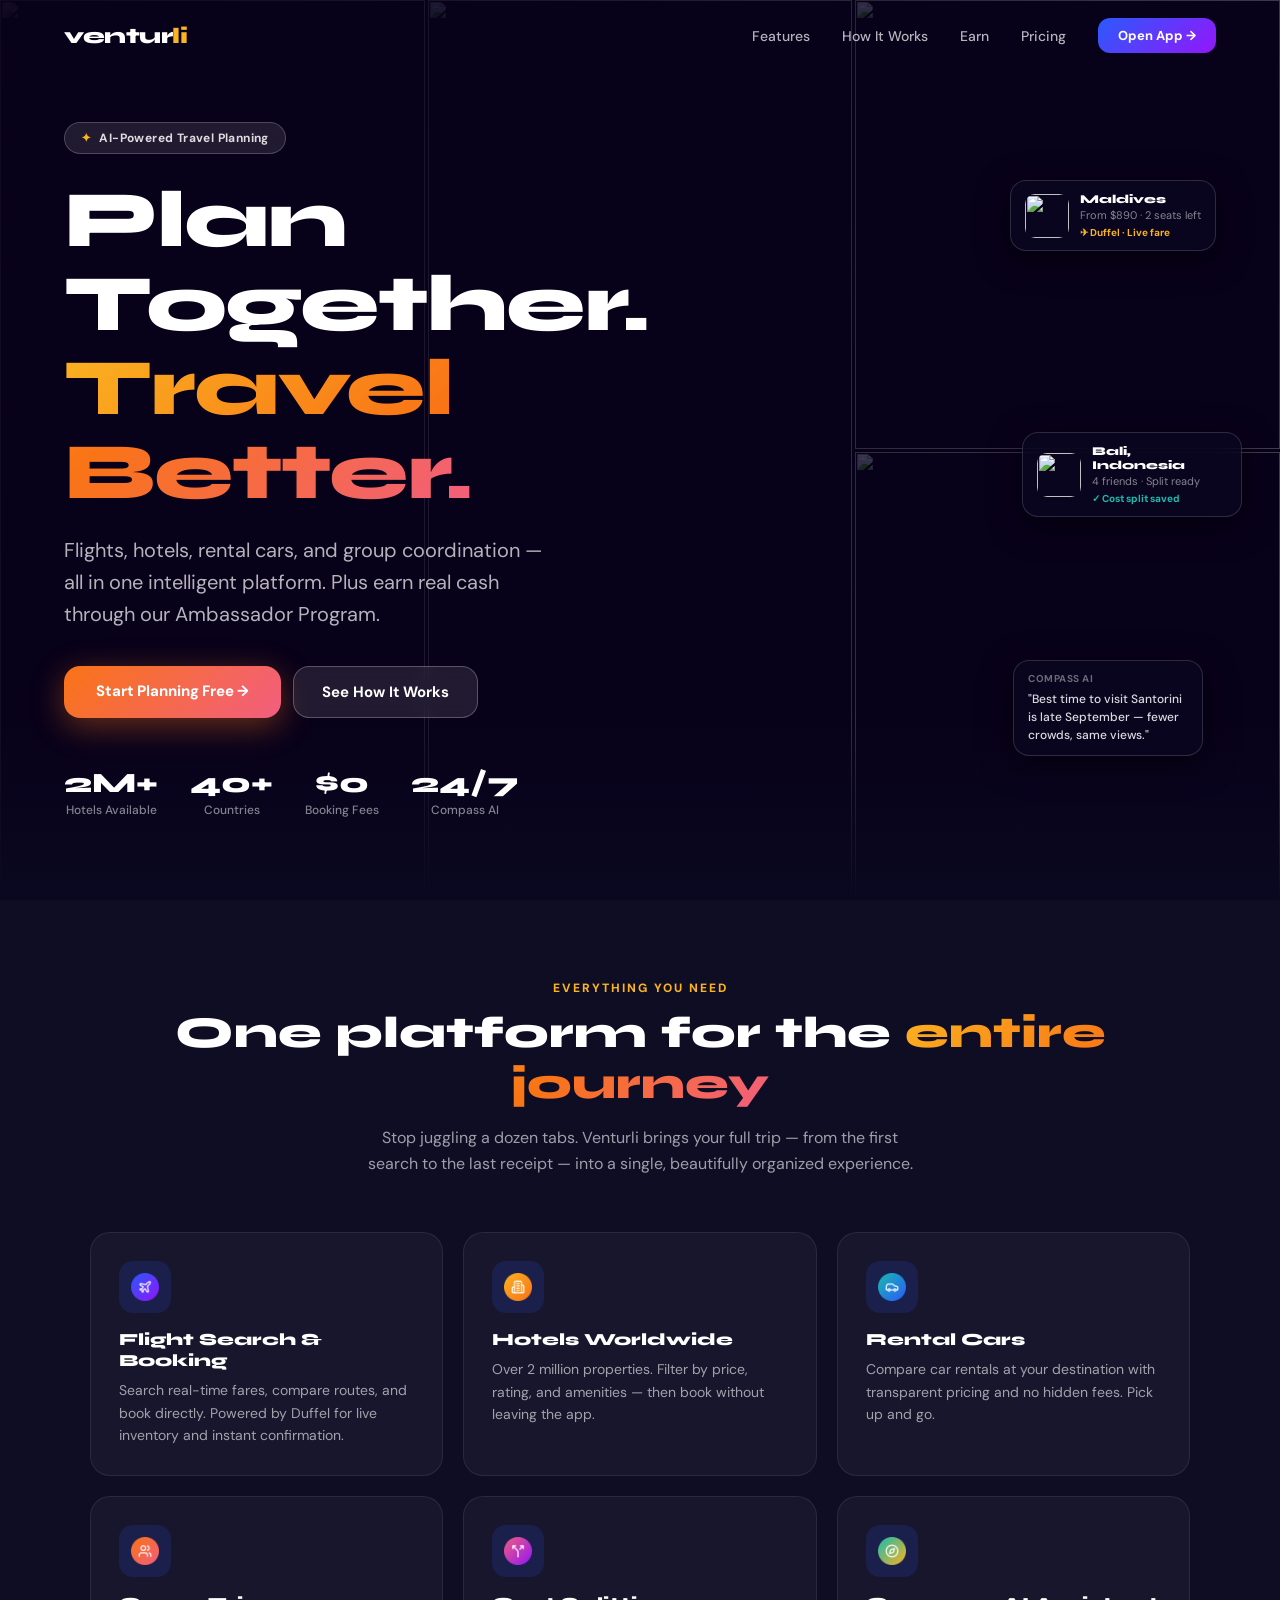
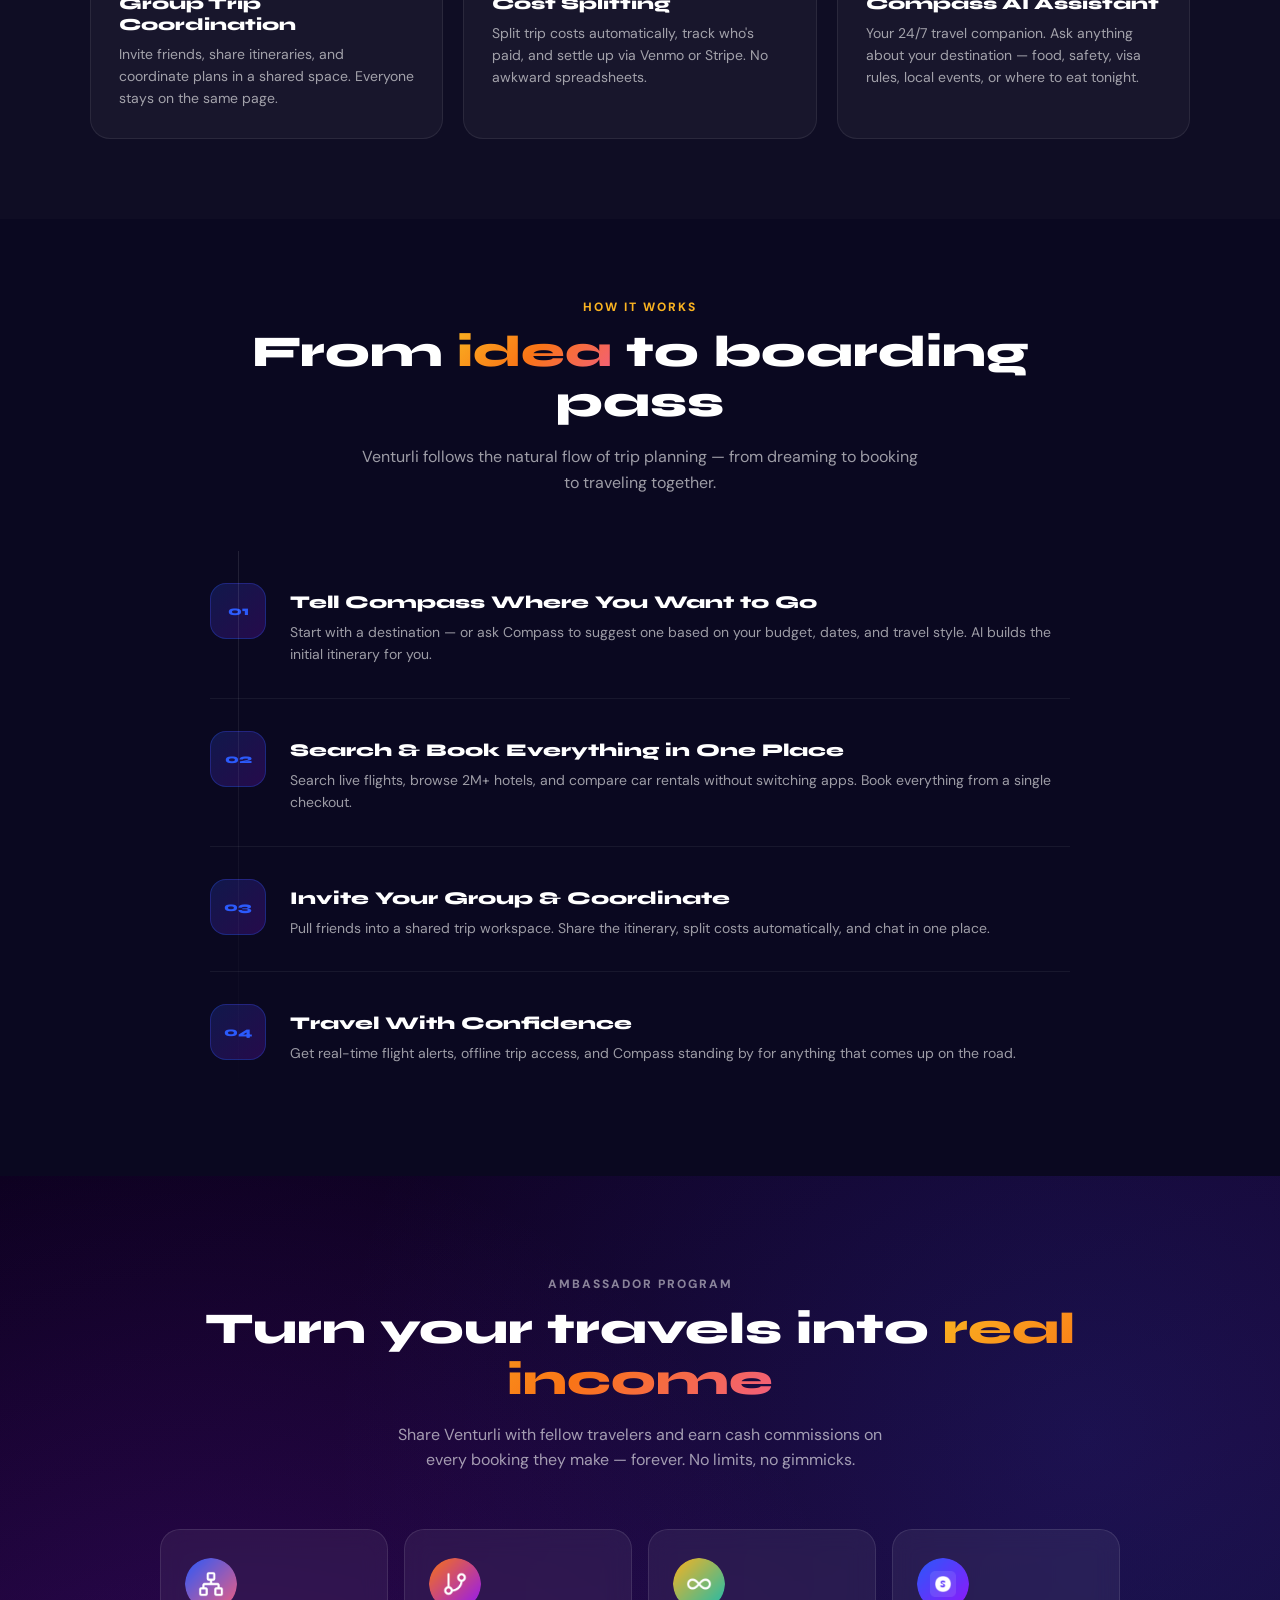
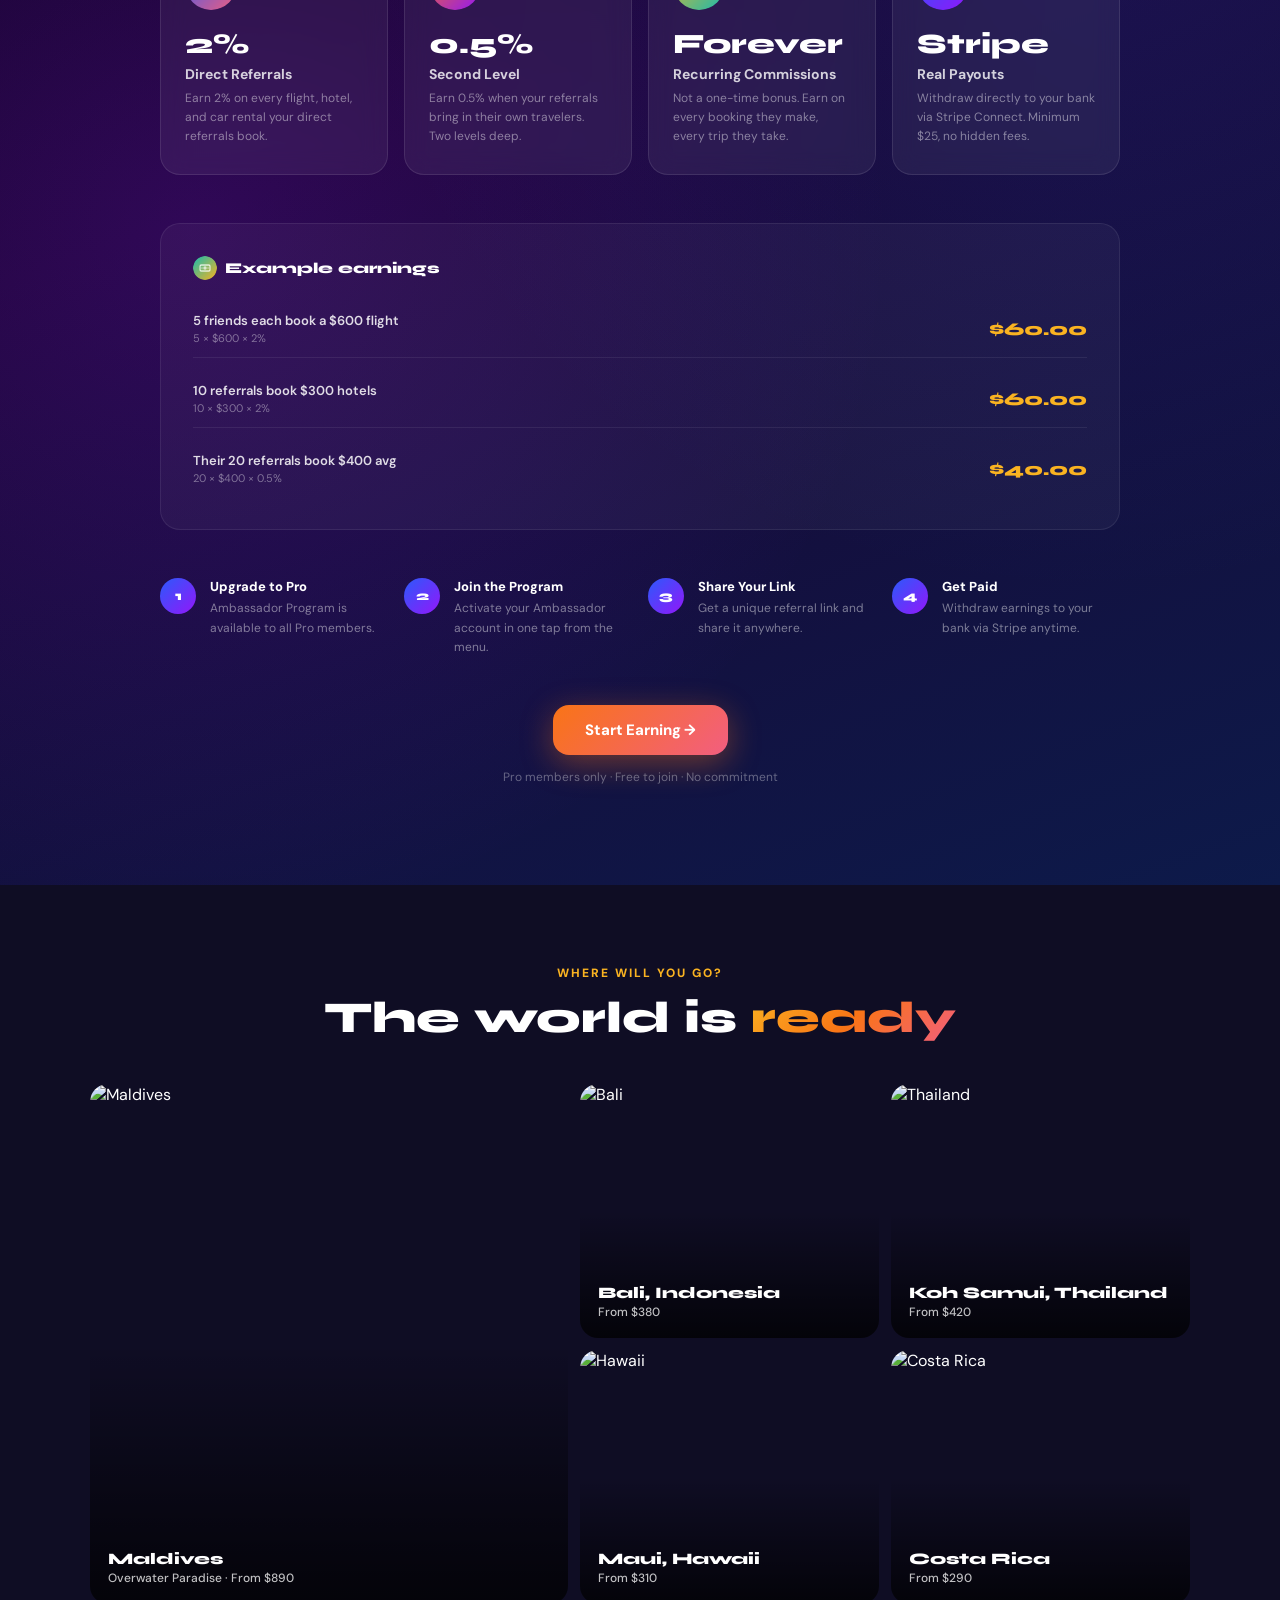
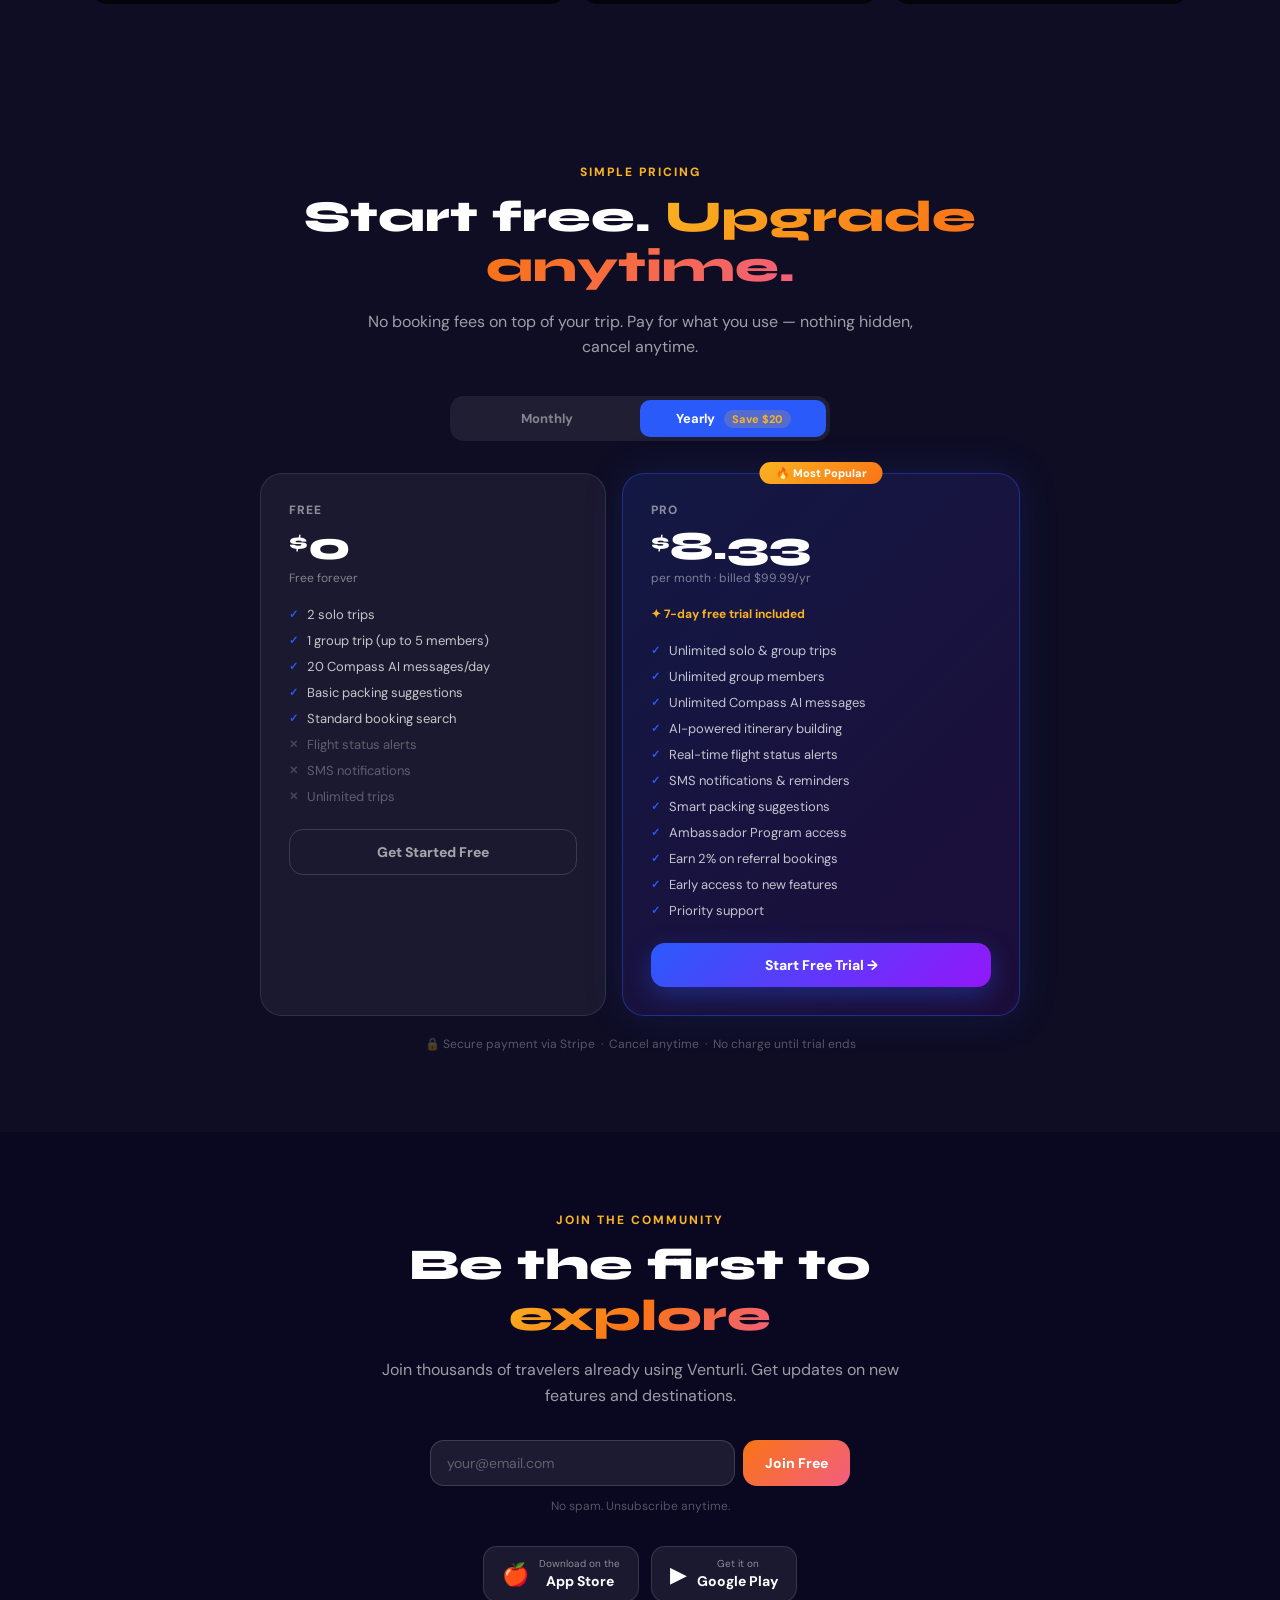
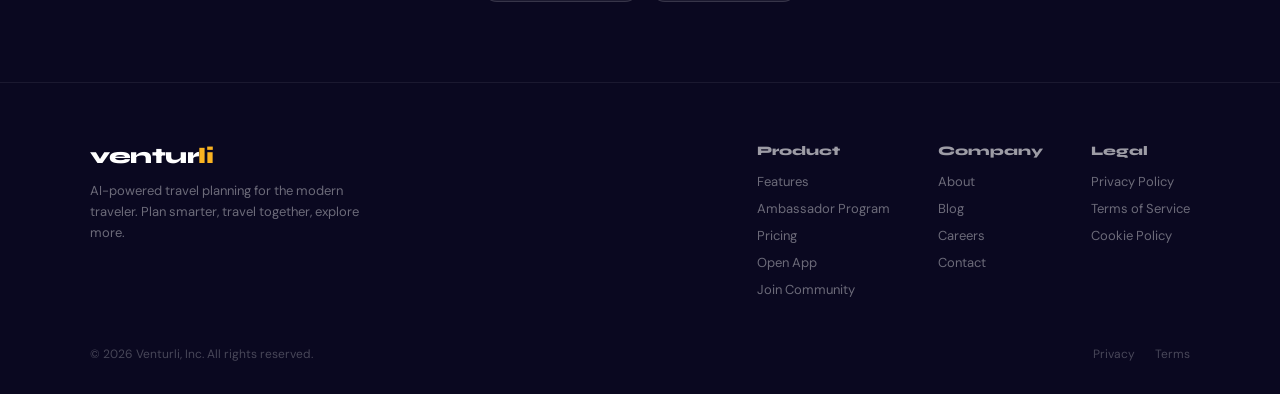
==== index.html @ ffdc6276 "apple-mobile-web-app-capable, icon-1024.png, added icon-192.png" ====
<!DOCTYPE html>
<html lang="en">
<head>
  <meta charset="UTF-8" />
  <meta name="viewport" content="width=device-width, initial-scale=1.0" />

  <!-- ── Primary Meta ── -->
  <title>Venturli — AI-Powered Travel Planning App</title>
  <meta name="description" content="Plan trips, book flights and hotels, coordinate group travel, and split costs — all in one intelligent travel app. Powered by AI. Free to start." />
  <meta name="keywords" content="travel planning app, group travel, flight booking, hotel booking, AI travel assistant, trip planner, cost splitting, travel app" />
  <meta name="author" content="Venturli" />
  <meta name="robots" content="index, follow" />
  <link rel="canonical" href="https://venturli.ai/" />

  <!-- ── Open Graph (Facebook, LinkedIn, iMessage) ── -->
  <meta property="og:type" content="website" />
  <meta property="og:site_name" content="Venturli" />
  <meta property="og:title" content="Venturli — Plan Together, Travel Better" />
  <meta property="og:description" content="AI-powered travel planning for groups and solo travelers. Book flights, hotels, and cars. Split costs. Earn cash with our Ambassador Program." />
  <meta property="og:image" content="https://venturli.ai/icons/icon-1024.png" />
  <meta property="og:image:width" content="1024" />
  <meta property="og:image:height" content="1024" />
  <meta property="og:image:alt" content="Venturli travel planning app" />
  <meta property="og:url" content="https://venturli.ai/" />
  <meta property="og:locale" content="en_US" />

  <!-- ── Twitter / X Card ── -->
  <meta name="twitter:card" content="summary_large_image" />
  <meta name="twitter:site" content="@venturli" />
  <meta name="twitter:title" content="Venturli — Plan Together, Travel Better" />
  <meta name="twitter:description" content="AI-powered travel planning for groups and solo travelers. Book flights, hotels, and cars. Split costs. Earn cash with our Ambassador Program." />
  <meta name="twitter:image" content="https://venturli.ai/icons/icon-1024.png" />
  <meta name="twitter:image:alt" content="Venturli travel planning app" />

  <!-- ── PWA / App Meta ── -->
  <meta name="mobile-web-app-capable" content="yes" />
  <meta name="apple-mobile-web-app-capable" content="yes" />
  <meta name="apple-mobile-web-app-status-bar-style" content="black-translucent" />
  <meta name="apple-mobile-web-app-title" content="Venturli" />
  <meta name="application-name" content="Venturli" />
  <meta name="theme-color" content="#1D1340" />

  <!-- ── Favicons ── -->
  <link rel="icon" type="image/png" sizes="512x512" href="icons/icon-512.png" />
  <link rel="icon" type="image/png" sizes="192x192" href="icons/icon-192.png" />
  <link rel="shortcut icon" href="icons/icon-512.png" />
  <link rel="apple-touch-icon" sizes="512x512" href="icons/icon-512.png" />

  <!-- ── Structured Data (JSON-LD) ── -->
  <script type="application/ld+json">
  {
    "@context": "https://schema.org",
    "@type": "SoftwareApplication",
    "name": "Venturli",
    "url": "https://venturli.ai",
    "applicationCategory": "TravelApplication",
    "operatingSystem": "iOS, Android, Web",
    "description": "AI-powered travel planning app for groups and solo travelers. Book flights, hotels, and rental cars. Split costs with friends. Earn cash through the Ambassador Program.",
    "offers": [
      {
        "@type": "Offer",
        "price": "0",
        "priceCurrency": "USD",
        "name": "Free Plan"
      },
      {
        "@type": "Offer",
        "price": "9.99",
        "priceCurrency": "USD",
        "name": "Pro Plan",
        "billingIncrement": "P1M"
      }
    ],
    "aggregateRating": {
      "@type": "AggregateRating",
      "ratingValue": "4.8",
      "ratingCount": "120"
    },
    "creator": {
      "@type": "Organization",
      "name": "Venturli",
      "url": "https://venturli.ai"
    }
  }
  </script>

  <!-- ── Fonts & Styles ── -->
  <link rel="preconnect" href="https://fonts.googleapis.com" />
  <link rel="preconnect" href="https://fonts.gstatic.com" crossorigin />
  <link rel="stylesheet" href="styles.css" />
  <link href="https://fonts.googleapis.com/css2?family=Syne:wght@700;800&family=DM+Sans:ital,wght@0,300;0,400;0,500;0,600;1,400&display=swap" rel="stylesheet" />
</head>
<body>

<!-- NAV -->
<nav id="nav">
  <a href="/" class="nav-logo">ventur<span>li</span></a>
  <div class="nav-links">
    <a href="#features">Features</a>
    <a href="#how">How It Works</a>
    <a href="#ambassador">Earn</a>
    <a href="#pricing">Pricing</a>
    <a href="https://app.venturli.ai" class="nav-cta">Open App →</a>
  </div>
</nav>

<!-- HERO -->
<section class="hero">
  <div class="hero-collage">
    <img src="https://images.unsplash.com/photo-1506905925346-21bda4d32df4?w=800&q=80" alt="" class="hero-collage-img hero-collage-tall" />
    <img src="https://images.unsplash.com/photo-1537996194471-e657df975ab4?w=800&q=80" alt="" class="hero-collage-img" />
    <img src="https://images.unsplash.com/photo-1528360983277-13d401cdc186?w=800&q=80" alt="" class="hero-collage-img hero-collage-tall" />
    <img src="https://images.unsplash.com/photo-1548574505-5e239809ee19?w=800&q=80" alt="" class="hero-collage-img" />
  </div>
  <div class="hero-overlay"></div>
  <div class="hero-bottom-fade"></div>

  <div class="hero-float hero-float-1">
    <div class="float-card">
      <img src="https://images.unsplash.com/photo-1507525428034-b723cf961d3e?w=80&q=75" alt="" class="float-thumb" />
      <div>
        <div class="float-title">Maldives</div>
        <div class="float-sub">From $890 · 2 seats left</div>
        <div class="float-tag float-tag-amber">✈ Duffel · Live fare</div>
      </div>
    </div>
  </div>
  <div class="hero-float hero-float-2">
    <div class="float-card">
      <img src="https://images.unsplash.com/photo-1573790387438-4da905039392?w=80&q=75" alt="" class="float-thumb" />
      <div>
        <div class="float-title">Bali, Indonesia</div>
        <div class="float-sub">4 friends · Split ready</div>
        <div class="float-tag float-tag-teal">✓ Cost split saved</div>
      </div>
    </div>
  </div>
  <div class="hero-float hero-float-3">
    <div class="float-card float-card-ai">
      <div class="float-ai-label">Compass AI</div>
      <div class="float-ai-text">"Best time to visit Santorini is late September — fewer crowds, same views."</div>
    </div>
  </div>

  <div class="hero-content">
    <div class="hero-badge">AI-Powered Travel Planning</div>
    <h1 class="hero-title">
      Plan Together.<br><span class="grad">Travel Better.</span>
    </h1>
    <p class="hero-sub">
      Flights, hotels, rental cars, and group coordination — all in one intelligent platform. Plus earn real cash through our Ambassador Program.
    </p>
    <div class="hero-actions">
      <a href="https://app.venturli.ai" class="btn-primary">Start Planning Free →</a>
      <a href="#how" class="btn-secondary">See How It Works</a>
    </div>
  </div>

  <div class="hero-stats">
    <div class="stat"><div class="stat-num">2M+</div><div class="stat-label">Hotels Available</div></div>
    <div class="stat"><div class="stat-num">40+</div><div class="stat-label">Countries</div></div>
    <div class="stat"><div class="stat-num">$0</div><div class="stat-label">Booking Fees</div></div>
    <div class="stat"><div class="stat-num">24/7</div><div class="stat-label">Compass AI</div></div>
  </div>
</section>

<!-- FEATURES -->
<section class="features" id="features">
  <div class="features-inner">
    <div class="features-header reveal">
      <p class="section-label">Everything You Need</p>
      <h2 class="section-title">One platform for the <span class="grad">entire journey</span></h2>
      <p class="section-sub">Stop juggling a dozen tabs. Venturli brings your full trip — from the first search to the last receipt — into a single, beautifully organized experience.</p>
    </div>
    <div class="features-grid">
      <div class="feature-card reveal">
        <div class="feature-icon"><img src="icons/icon-flights.png" alt="Flights" /></div>
        <h3 class="feature-name">Flight Search & Booking</h3>
        <p class="feature-desc">Search real-time fares, compare routes, and book directly. Powered by Duffel for live inventory and instant confirmation.</p>
      </div>
      <div class="feature-card reveal">
        <div class="feature-icon"><img src="icons/icon-hotels.png" alt="Hotels" /></div>
        <h3 class="feature-name">Hotels Worldwide</h3>
        <p class="feature-desc">Over 2 million properties. Filter by price, rating, and amenities — then book without leaving the app.</p>
      </div>
      <div class="feature-card reveal">
        <div class="feature-icon"><img src="icons/icon-cars.png" alt="Rental Cars" /></div>
        <h3 class="feature-name">Rental Cars</h3>
        <p class="feature-desc">Compare car rentals at your destination with transparent pricing and no hidden fees. Pick up and go.</p>
      </div>
      <div class="feature-card reveal">
        <div class="feature-icon"><img src="icons/icon-groups.png" alt="Group Trips" /></div>
        <h3 class="feature-name">Group Trip Coordination</h3>
        <p class="feature-desc">Invite friends, share itineraries, and coordinate plans in a shared space. Everyone stays on the same page.</p>
      </div>
      <div class="feature-card reveal">
        <div class="feature-icon"><img src="icons/icon-splits.png" alt="Cost Splitting" /></div>
        <h3 class="feature-name">Cost Splitting</h3>
        <p class="feature-desc">Split trip costs automatically, track who's paid, and settle up via Venmo or Stripe. No awkward spreadsheets.</p>
      </div>
      <div class="feature-card reveal">
        <div class="feature-icon"><img src="icons/icon-compass.png" alt="Compass AI" /></div>
        <h3 class="feature-name">Compass AI Assistant</h3>
        <p class="feature-desc">Your 24/7 travel companion. Ask anything about your destination — food, safety, visa rules, local events, or where to eat tonight.</p>
      </div>
    </div>
  </div>
</section>

<!-- HOW IT WORKS -->
<section id="how">
  <div class="how-inner">
    <div class="how-header reveal">
      <p class="section-label">How It Works</p>
      <h2 class="section-title">From <span class="grad">idea</span> to boarding pass</h2>
      <p class="section-sub">Venturli follows the natural flow of trip planning — from dreaming to booking to traveling together.</p>
    </div>
    <div class="steps">
      <div class="step reveal">
        <div class="step-num">01</div>
        <div class="step-body">
          <h3 class="step-title">Tell Compass Where You Want to Go</h3>
          <p class="step-desc">Start with a destination — or ask Compass to suggest one based on your budget, dates, and travel style. AI builds the initial itinerary for you.</p>
        </div>
      </div>
      <div class="step reveal">
        <div class="step-num">02</div>
        <div class="step-body">
          <h3 class="step-title">Search & Book Everything in One Place</h3>
          <p class="step-desc">Search live flights, browse 2M+ hotels, and compare car rentals without switching apps. Book everything from a single checkout.</p>
        </div>
      </div>
      <div class="step reveal">
        <div class="step-num">03</div>
        <div class="step-body">
          <h3 class="step-title">Invite Your Group & Coordinate</h3>
          <p class="step-desc">Pull friends into a shared trip workspace. Share the itinerary, split costs automatically, and chat in one place.</p>
        </div>
      </div>
      <div class="step reveal">
        <div class="step-num">04</div>
        <div class="step-body">
          <h3 class="step-title">Travel With Confidence</h3>
          <p class="step-desc">Get real-time flight alerts, offline trip access, and Compass standing by for anything that comes up on the road.</p>
        </div>
      </div>
    </div>
  </div>
</section>

<!-- AMBASSADOR -->
<section id="ambassador" style="background:linear-gradient(160deg,#0d0120 0%,#1a0533 40%,#0d1a4a 100%);padding:100px 20px;position:relative;overflow:hidden;">
  <div style="position:absolute;inset:0;background-image:radial-gradient(circle at 15% 50%,rgba(147,23,250,.18) 0%,transparent 55%),radial-gradient(circle at 85% 20%,rgba(43,90,251,.15) 0%,transparent 50%);pointer-events:none;"></div>
  <div style="max-width:960px;margin:0 auto;position:relative;">

    <div class="reveal" style="text-align:center;margin-bottom:56px;">
      <p class="section-label" style="color:rgba(255,255,255,.5);">Ambassador Program</p>
      <h2 class="section-title" style="color:#fff;">Turn your travels into <span class="grad">real income</span></h2>
      <p class="section-sub" style="color:rgba(255,255,255,.6);max-width:520px;margin:0 auto;">Share Venturli with fellow travelers and earn cash commissions on every booking they make — forever. No limits, no gimmicks.</p>
    </div>

    <div class="reveal" style="display:grid;grid-template-columns:repeat(auto-fit,minmax(220px,1fr));gap:16px;margin-bottom:48px;">
      <div style="background:rgba(255,255,255,.06);border:1px solid rgba(255,255,255,.1);border-radius:20px;padding:28px 24px;backdrop-filter:blur(12px);">
        <img src="icons/venturli-direct-referrals.png" alt="" style="width:52px;height:52px;border-radius:50%;margin-bottom:12px;" />
        <div style="font-family:'Syne',sans-serif;font-size:28px;font-weight:900;color:#fff;margin-bottom:4px;">2%</div>
        <div style="font-size:14px;font-weight:700;color:rgba(255,255,255,.8);margin-bottom:6px;">Direct Referrals</div>
        <div style="font-size:12px;color:rgba(255,255,255,.45);line-height:1.6;">Earn 2% on every flight, hotel, and car rental your direct referrals book.</div>
      </div>
      <div style="background:rgba(255,255,255,.06);border:1px solid rgba(255,255,255,.1);border-radius:20px;padding:28px 24px;backdrop-filter:blur(12px);">
        <img src="icons/venturli-second-level.png" alt="" style="width:52px;height:52px;border-radius:50%;margin-bottom:12px;" />
        <div style="font-family:'Syne',sans-serif;font-size:28px;font-weight:900;color:#fff;margin-bottom:4px;">0.5%</div>
        <div style="font-size:14px;font-weight:700;color:rgba(255,255,255,.8);margin-bottom:6px;">Second Level</div>
        <div style="font-size:12px;color:rgba(255,255,255,.45);line-height:1.6;">Earn 0.5% when your referrals bring in their own travelers. Two levels deep.</div>
      </div>
      <div style="background:rgba(255,255,255,.06);border:1px solid rgba(255,255,255,.1);border-radius:20px;padding:28px 24px;backdrop-filter:blur(12px);">
        <img src="icons/venturli-forever.png" alt="" style="width:52px;height:52px;border-radius:50%;margin-bottom:12px;" />
        <div style="font-family:'Syne',sans-serif;font-size:28px;font-weight:900;color:#fff;margin-bottom:4px;">Forever</div>
        <div style="font-size:14px;font-weight:700;color:rgba(255,255,255,.8);margin-bottom:6px;">Recurring Commissions</div>
        <div style="font-size:12px;color:rgba(255,255,255,.45);line-height:1.6;">Not a one-time bonus. Earn on every booking they make, every trip they take.</div>
      </div>
      <div style="background:rgba(255,255,255,.06);border:1px solid rgba(255,255,255,.1);border-radius:20px;padding:28px 24px;backdrop-filter:blur(12px);">
        <img src="icons/venturli-stripe.png" alt="" style="width:52px;height:52px;border-radius:50%;margin-bottom:12px;" />
        <div style="font-family:'Syne',sans-serif;font-size:28px;font-weight:900;color:#fff;margin-bottom:4px;">Stripe</div>
        <div style="font-size:14px;font-weight:700;color:rgba(255,255,255,.8);margin-bottom:6px;">Real Payouts</div>
        <div style="font-size:12px;color:rgba(255,255,255,.45);line-height:1.6;">Withdraw directly to your bank via Stripe Connect. Minimum $25, no hidden fees.</div>
      </div>
    </div>

    <div class="reveal" style="background:rgba(255,255,255,.04);border:1px solid rgba(255,255,255,.08);border-radius:20px;padding:32px;margin-bottom:48px;">
      <div style="font-family:'Syne',sans-serif;font-size:15px;font-weight:800;color:#fff;margin-bottom:20px;display:flex;align-items:center;gap:8px;">
        <img src="icons/venturli-cash.png" alt="" style="width:24px;height:24px;border-radius:50%;" /> Example earnings
      </div>
      <div style="display:grid;gap:12px;">
        <div style="display:flex;justify-content:space-between;align-items:center;padding:12px 0;border-bottom:1px solid rgba(255,255,255,.07);">
          <div>
            <div style="font-size:13px;color:rgba(255,255,255,.85);font-weight:600;">5 friends each book a $600 flight</div>
            <div style="font-size:11px;color:rgba(255,255,255,.4);margin-top:2px;">5 × $600 × 2%</div>
          </div>
          <div style="font-family:'Syne',sans-serif;font-size:18px;font-weight:900;color:#FAB321;">$60.00</div>
        </div>
        <div style="display:flex;justify-content:space-between;align-items:center;padding:12px 0;border-bottom:1px solid rgba(255,255,255,.07);">
          <div>
            <div style="font-size:13px;color:rgba(255,255,255,.85);font-weight:600;">10 referrals book $300 hotels</div>
            <div style="font-size:11px;color:rgba(255,255,255,.4);margin-top:2px;">10 × $300 × 2%</div>
          </div>
          <div style="font-family:'Syne',sans-serif;font-size:18px;font-weight:900;color:#FAB321;">$60.00</div>
        </div>
        <div style="display:flex;justify-content:space-between;align-items:center;padding:12px 0;">
          <div>
            <div style="font-size:13px;color:rgba(255,255,255,.85);font-weight:600;">Their 20 referrals book $400 avg</div>
            <div style="font-size:11px;color:rgba(255,255,255,.4);margin-top:2px;">20 × $400 × 0.5%</div>
          </div>
          <div style="font-family:'Syne',sans-serif;font-size:18px;font-weight:900;color:#FAB321;">$40.00</div>
        </div>
      </div>
    </div>

    <div class="reveal" style="display:grid;grid-template-columns:repeat(auto-fit,minmax(200px,1fr));gap:16px;margin-bottom:48px;">
      <div style="display:flex;gap:14px;align-items:flex-start;">
        <div style="width:36px;height:36px;border-radius:50%;background:linear-gradient(135deg,#2B5AFB,#9317FA);display:flex;align-items:center;justify-content:center;font-family:'Syne',sans-serif;font-size:13px;font-weight:900;color:#fff;flex-shrink:0;">1</div>
        <div><div style="font-size:13px;font-weight:800;color:#fff;margin-bottom:4px;">Upgrade to Pro</div><div style="font-size:12px;color:rgba(255,255,255,.45);line-height:1.6;">Ambassador Program is available to all Pro members.</div></div>
      </div>
      <div style="display:flex;gap:14px;align-items:flex-start;">
        <div style="width:36px;height:36px;border-radius:50%;background:linear-gradient(135deg,#2B5AFB,#9317FA);display:flex;align-items:center;justify-content:center;font-family:'Syne',sans-serif;font-size:13px;font-weight:900;color:#fff;flex-shrink:0;">2</div>
        <div><div style="font-size:13px;font-weight:800;color:#fff;margin-bottom:4px;">Join the Program</div><div style="font-size:12px;color:rgba(255,255,255,.45);line-height:1.6;">Activate your Ambassador account in one tap from the menu.</div></div>
      </div>
      <div style="display:flex;gap:14px;align-items:flex-start;">
        <div style="width:36px;height:36px;border-radius:50%;background:linear-gradient(135deg,#2B5AFB,#9317FA);display:flex;align-items:center;justify-content:center;font-family:'Syne',sans-serif;font-size:13px;font-weight:900;color:#fff;flex-shrink:0;">3</div>
        <div><div style="font-size:13px;font-weight:800;color:#fff;margin-bottom:4px;">Share Your Link</div><div style="font-size:12px;color:rgba(255,255,255,.45);line-height:1.6;">Get a unique referral link and share it anywhere.</div></div>
      </div>
      <div style="display:flex;gap:14px;align-items:flex-start;">
        <div style="width:36px;height:36px;border-radius:50%;background:linear-gradient(135deg,#2B5AFB,#9317FA);display:flex;align-items:center;justify-content:center;font-family:'Syne',sans-serif;font-size:13px;font-weight:900;color:#fff;flex-shrink:0;">4</div>
        <div><div style="font-size:13px;font-weight:800;color:#fff;margin-bottom:4px;">Get Paid</div><div style="font-size:12px;color:rgba(255,255,255,.45);line-height:1.6;">Withdraw earnings to your bank via Stripe anytime.</div></div>
      </div>
    </div>

    <div class="reveal" style="text-align:center;">
      <a href="https://app.venturli.ai" class="btn-primary" style="display:inline-block;">Start Earning →</a>
      <p style="margin-top:14px;font-size:12px;color:rgba(255,255,255,.35);">Pro members only · Free to join · No commitment</p>
    </div>
  </div>
</section>

<!-- DESTINATIONS -->
<section class="destinations">
  <div class="dest-inner">
    <div class="dest-header reveal">
      <p class="section-label">Where Will You Go?</p>
      <h2 class="section-title">The world is <span class="grad">ready</span></h2>
    </div>
    <div class="dest-grid reveal">
      <div class="dest-card">
        <img src="https://images.unsplash.com/photo-1519046904884-53103b34b206?w=800&q=75" alt="Maldives" loading="lazy" />
        <div class="dest-overlay"><div><div class="dest-name">Maldives</div><div class="dest-sub">Overwater Paradise · From $890</div></div></div>
      </div>
      <div class="dest-card">
        <img src="https://images.unsplash.com/photo-1573790387438-4da905039392?w=600&q=75" alt="Bali" loading="lazy" />
        <div class="dest-overlay"><div><div class="dest-name">Bali, Indonesia</div><div class="dest-sub">From $380</div></div></div>
      </div>
      <div class="dest-card">
        <img src="https://images.unsplash.com/photo-1548574505-5e239809ee19?w=600&q=75" alt="Thailand" loading="lazy" />
        <div class="dest-overlay"><div><div class="dest-name">Koh Samui, Thailand</div><div class="dest-sub">From $420</div></div></div>
      </div>
      <div class="dest-card">
        <img src="https://images.unsplash.com/photo-1542259009477-d625272157b7?w=800&q=80" alt="Hawaii" loading="lazy" />
        <div class="dest-overlay"><div><div class="dest-name">Maui, Hawaii</div><div class="dest-sub">From $310</div></div></div>
      </div>
      <div class="dest-card">
        <img src="https://images.unsplash.com/photo-1510414842594-a61c69b5ae57?w=600&q=75" alt="Costa Rica" loading="lazy" />
        <div class="dest-overlay"><div><div class="dest-name">Costa Rica</div><div class="dest-sub">From $290</div></div></div>
      </div>
    </div>
  </div>
</section>

<!-- PRICING -->
<section id="pricing">
  <div class="pricing-inner">
    <div class="pricing-header reveal">
      <p class="section-label">Simple Pricing</p>
      <h2 class="section-title">Start free. <span class="grad">Upgrade anytime.</span></h2>
      <p class="section-sub">No booking fees on top of your trip. Pay for what you use — nothing hidden, cancel anytime.</p>
    </div>

    <div class="billing-toggle reveal">
      <button class="billing-btn" id="btn-monthly" onclick="setBilling('monthly')">Monthly</button>
      <button class="billing-btn active" id="btn-yearly" onclick="setBilling('yearly')">Yearly <span class="save-badge">Save $20</span></button>
    </div>

    <div class="pricing-grid reveal">
      <!-- Free -->
      <div class="price-card">
        <p class="price-tier">Free</p>
        <div class="price-amount"><span>$</span>0</div>
        <p class="price-cadence">Free forever</p>
        <ul class="price-features">
          <li>2 solo trips</li>
          <li>1 group trip (up to 5 members)</li>
          <li>20 Compass AI messages/day</li>
          <li>Basic packing suggestions</li>
          <li>Standard booking search</li>
          <li class="dim">Flight status alerts</li>
          <li class="dim">SMS notifications</li>
          <li class="dim">Unlimited trips</li>
        </ul>
        <a href="https://app.venturli.ai" class="price-btn price-btn-outline">Get Started Free</a>
      </div>

      <!-- Pro -->
      <div class="price-card featured">
        <div class="price-badge">🔥 Most Popular</div>
        <p class="price-tier">Pro</p>
        <div class="price-amount" id="pro-price"><span>$</span>8.33</div>
        <p class="price-cadence" id="pro-cadence">per month · billed $99.99/yr</p>
        <p class="price-trial" id="pro-trial">✦ 7-day free trial included</p>
        <ul class="price-features">
          <li>Unlimited solo & group trips</li>
          <li>Unlimited group members</li>
          <li>Unlimited Compass AI messages</li>
          <li>AI-powered itinerary building</li>
          <li>Real-time flight status alerts</li>
          <li>SMS notifications & reminders</li>
          <li>Smart packing suggestions</li>
          <li>Ambassador Program access</li>
          <li>Earn 2% on referral bookings</li>
          <li>Early access to new features</li>
          <li>Priority support</li>
        </ul>
        <a href="https://app.venturli.ai" class="price-btn price-btn-primary" id="pro-cta">Start Free Trial →</a>
      </div>
    </div>

    <p class="pricing-note">🔒 Secure payment via Stripe &nbsp;·&nbsp; Cancel anytime &nbsp;·&nbsp; No charge until trial ends</p>
  </div>
</section>

<!-- EMAIL CAPTURE -->
<section class="capture" id="early-access">
  <div class="capture-inner reveal">
    <p class="section-label">Join the Community</p>
    <h2 class="section-title">Be the first to <span class="grad">explore</span></h2>
    <p class="section-sub">Join thousands of travelers already using Venturli. Get updates on new features and destinations.</p>
    <div class="email-form" id="emailForm">
      <input type="email" class="email-input" placeholder="your@email.com" id="emailInput" />
      <button class="email-submit" onclick="handleSubmit()">Join Free</button>
    </div>
    <p class="email-note">No spam. Unsubscribe anytime.</p>
    <div class="badges">
      <a href="#" class="badge">
        <span class="badge-icon">🍎</span>
        <div class="badge-text"><small>Download on the</small><strong>App Store</strong></div>
      </a>
      <a href="#" class="badge">
        <span class="badge-icon">▶</span>
        <div class="badge-text"><small>Get it on</small><strong>Google Play</strong></div>
      </a>
    </div>
  </div>
</section>

<!-- FOOTER -->
<footer>
  <div class="footer-inner">
    <div class="footer-top">
      <div class="footer-brand">
        <a href="/" class="nav-logo">ventur<span>li</span></a>
        <p>AI-powered travel planning for the modern traveler. Plan smarter, travel together, explore more.</p>
      </div>
      <div class="footer-links">
        <div class="footer-col">
          <h4>Product</h4>
          <a href="#features">Features</a>
          <a href="#ambassador">Ambassador Program</a>
          <a href="#pricing">Pricing</a>
          <a href="https://app.venturli.ai">Open App</a>
          <a href="#early-access">Join Community</a>
        </div>
        <div class="footer-col">
          <h4>Company</h4>
          <a href="#">About</a>
          <a href="#">Blog</a>
          <a href="#">Careers</a>
          <a href="#">Contact</a>
        </div>
        <div class="footer-col">
          <h4>Legal</h4>
          <a href="/privacy.html">Privacy Policy</a>
          <a href="/terms.html">Terms of Service</a>
          <a href="/cookie-policy.html">Cookie Policy</a>
        </div>
      </div>
    </div>
    <div class="footer-bottom">
      <p>© 2026 Venturli, Inc. All rights reserved.</p>
      <div class="footer-legal">
        <a href="/privacy.html">Privacy</a>
        <a href="/terms.html">Terms</a>
      </div>
    </div>
  </div>
</footer>

<script>
  const SUPABASE_URL = 'https://sxfqnpvmczzoherywekb.supabase.co';
  const SUPABASE_KEY = 'sb_publishable_sFfcKtSK0hHvZmGjMX2b3A_LExBZsUf';

  // Billing toggle — yearly default
  function setBilling(type) {
    const isYearly = type === 'yearly';
    document.getElementById('btn-monthly').classList.toggle('active', !isYearly);
    document.getElementById('btn-yearly').classList.toggle('active', isYearly);
    if (isYearly) {
      document.getElementById('pro-price').innerHTML = '<span>$</span>8.33';
      document.getElementById('pro-cadence').textContent = 'per month · billed $99.99/yr';
      document.getElementById('pro-trial').style.display = 'block';
      document.getElementById('pro-cta').textContent = 'Start Free Trial →';
    } else {
      document.getElementById('pro-price').innerHTML = '<span>$</span>9.99';
      document.getElementById('pro-cadence').textContent = 'per month';
      document.getElementById('pro-trial').style.display = 'block';
      document.getElementById('pro-cta').textContent = 'Start Free Trial →';
    }
  }

  // Sticky nav
  const nav = document.getElementById('nav');
  window.addEventListener('scroll', () => {
    nav.classList.toggle('scrolled', window.scrollY > 60);
  });

  // Scroll reveal
  const observer = new IntersectionObserver((entries) => {
    entries.forEach((e, i) => {
      if (e.isIntersecting) {
        setTimeout(() => e.target.classList.add('visible'), i * 80);
        observer.unobserve(e.target);
      }
    });
  }, { threshold: 0.08 });
  document.querySelectorAll('.reveal').forEach(el => observer.observe(el));

  // Email form
  async function handleSubmit() {
    const input = document.getElementById('emailInput');
    const btn = document.querySelector('.email-submit');
    const email = input.value.trim();
    if (!email || !email.includes('@') || !email.includes('.')) {
      input.style.borderColor = '#F97416';
      setTimeout(() => input.style.borderColor = '', 1500);
      return;
    }
    btn.textContent = 'Joining...';
    btn.disabled = true;
    input.disabled = true;
    try {
      const res = await fetch(`${SUPABASE_URL}/rest/v1/waitlist`, {
        method: 'POST',
        headers: {
          'Content-Type': 'application/json',
          'apikey': SUPABASE_KEY,
          'Authorization': `Bearer ${SUPABASE_KEY}`,
          'Prefer': 'return=minimal'
        },
        body: JSON.stringify({ email })
      });
      if (res.ok) {
        document.getElementById('emailForm').innerHTML =
          '<p style="font-family:\'Syne\',sans-serif;font-size:1.1rem;font-weight:700;background:linear-gradient(135deg,#FAB321,#F97416,#F25E80);-webkit-background-clip:text;-webkit-text-fill-color:transparent;background-clip:text;">You\'re on the list. See you out there. ✦</p>';
      } else {
        const err = await res.json();
        if (err.code === '23505') {
          document.getElementById('emailForm').innerHTML =
            '<p style="font-family:\'Syne\',sans-serif;font-size:1rem;color:rgba(255,255,255,0.5);">You\'re already on the list. We\'ll be in touch! ✦</p>';
        } else throw new Error();
      }
    } catch {
      btn.textContent = 'Join Free';
      btn.disabled = false;
      input.disabled = false;
      input.style.borderColor = '#F97416';
      setTimeout(() => input.style.borderColor = '', 2000);
    }
  }

  document.getElementById('emailInput').addEventListener('keydown', e => {
    if (e.key === 'Enter') handleSubmit();
  });
</script>
</body>
</html>
---- styles.css ----
:root {
      --navy: #0a0820;
      --indigo: #1a1040;
      --blue: #2B5AFB;
      --purple: #9317FA;
      --coral: #F97416;
      --amber: #FAB321;
      --cream: #FAF8F5;
      --text: #1D1340;
      --muted: #7060A0;
      --card: #fff;
      --soft: #F3F0FF;
    }

    * { margin: 0; padding: 0; box-sizing: border-box; }
    html { scroll-behavior: smooth; }
    body { font-family: 'DM Sans', sans-serif; background: var(--navy); color: #fff; overflow-x: hidden; }

    /* ── NAV ── */
    #nav {
      position: fixed; top: 0; left: 0; right: 0; z-index: 100;
      display: flex; align-items: center; justify-content: space-between;
      padding: 18px 5%;
      transition: all 0.3s;
    }
    #nav.scrolled {
      background: rgba(10,8,32,0.92);
      backdrop-filter: blur(20px);
      padding: 14px 5%;
      border-bottom: 1px solid rgba(255,255,255,0.08);
    }
    .nav-logo {
      font-family: 'Syne', sans-serif; font-size: 22px; font-weight: 800;
      color: #fff; text-decoration: none; letter-spacing: -0.5px;
    }
    .nav-logo span { color: var(--amber); }
    .nav-links { display: flex; align-items: center; gap: 32px; }
    .nav-links a { color: rgba(255,255,255,0.7); text-decoration: none; font-size: 14px; font-weight: 500; transition: color 0.2s; }
    .nav-links a:hover { color: #fff; }
    .nav-cta {
      background: linear-gradient(135deg, var(--blue), var(--purple)) !important;
      color: #fff !important; padding: 9px 20px; border-radius: 12px;
      font-weight: 700 !important; font-size: 13px !important;
    }
    @media(max-width:600px) { .nav-links { gap: 16px; } .nav-links a:not(.nav-cta) { display: none; } }

    /* ── HERO ── */
    .hero {
      position: relative; min-height: 100vh;
      display: flex; flex-direction: column; justify-content: center;
      text-align: left; padding: 120px 5% 80px; overflow: hidden;
      background: #08011a;
    }

    /* Photo collage — more visible */
    .hero-collage {
      position: absolute; inset: 0;
      display: grid;
      grid-template-columns: 1fr 1fr 1fr;
      grid-template-rows: 1fr 1fr;
      gap: 3px;
      opacity: 0.55;
      filter: saturate(1.3) brightness(0.9);
    }
    .hero-collage-img { width: 100%; height: 100%; object-fit: cover; }
    .hero-collage-tall { grid-row: 1 / 3; }

    /* Lighter overlay so photos show through on right side */
    .hero-overlay {
      position: absolute; inset: 0;
      background: linear-gradient(
        105deg,
        rgba(8,1,26,0.92) 0%,
        rgba(8,1,26,0.75) 40%,
        rgba(8,1,26,0.30) 100%
      );
    }
    .hero-bottom-fade {
      position: absolute; bottom: 0; left: 0; right: 0; height: 180px;
      background: linear-gradient(to bottom, transparent, #0a0820);
      pointer-events: none; z-index: 1;
    }

    /* Floating cards — right side only */
    .hero-float { position: absolute; z-index: 3; }
    .hero-float-1 { top: 20%; right: 5%; animation: floatA 6s ease-in-out infinite; }
    .hero-float-2 { top: 48%; right: 3%; animation: floatB 7s ease-in-out infinite; }
    .hero-float-3 { bottom: 16%; right: 6%; animation: floatA 8s ease-in-out infinite 1s; }

    .float-card {
      background: rgba(12,8,32,0.72);
      backdrop-filter: blur(18px);
      -webkit-backdrop-filter: blur(18px);
      border: 1px solid rgba(255,255,255,0.15);
      border-radius: 16px;
      padding: 11px 14px;
      display: flex; align-items: center; gap: 11px;
      min-width: 190px; max-width: 220px;
      box-shadow: 0 8px 32px rgba(0,0,0,0.5);
    }
    .float-card-ai {
      background: rgba(12,8,32,0.72);
      display: block; min-width: 0; max-width: 190px;
    }
    .float-thumb { width: 44px; height: 44px; border-radius: 10px; object-fit: cover; flex-shrink: 0; }
    .float-title { font-family: 'Syne', sans-serif; font-size: 12px; font-weight: 800; color: #fff; }
    .float-sub { font-size: 11px; color: rgba(255,255,255,0.5); margin-top: 2px; }
    .float-tag { font-size: 10px; font-weight: 700; margin-top: 4px; }
    .float-tag-amber { color: #FAB321; }
    .float-tag-teal { color: #1ABCB0; }
    .float-ai-label { font-size: 10px; font-weight: 700; color: rgba(255,255,255,0.4); margin-bottom: 5px; letter-spacing: 0.5px; text-transform: uppercase; }
    .float-ai-text { font-size: 12px; color: rgba(255,255,255,0.85); font-weight: 500; line-height: 1.5; }

    @keyframes floatA {
      0%, 100% { transform: translateY(0); }
      50% { transform: translateY(-10px); }
    }
    @keyframes floatB {
      0%, 100% { transform: translateY(0); }
      50% { transform: translateY(-7px); }
    }

    /* Hero stats left-aligned */
    .hero-stats {
      position: relative; z-index: 2;
      display: flex; gap: 32px; flex-wrap: wrap;
      justify-content: flex-start;
    }

    /* Hero actions left-aligned */
    .hero-actions { display: flex; gap: 12px; justify-content: flex-start; flex-wrap: wrap; margin-bottom: 48px; }

    /* Sub left-aligned */
    .hero-sub {
      font-size: clamp(16px, 2.5vw, 20px); color: rgba(255,255,255,0.7);
      line-height: 1.6; max-width: 480px; margin: 0 0 36px; font-weight: 400;
    }

    @media(max-width: 900px) {
      .hero-float { display: none; }
      .hero-collage { opacity: 0.35; }
      .hero { text-align: center; align-items: center; }
      .hero-actions { justify-content: center; }
      .hero-stats { justify-content: center; }
      .hero-sub { margin: 0 auto 36px; }
    }

    .hero-content { position: relative; z-index: 2; max-width: 520px; }
    .hero-badge {
      display: inline-flex; align-items: center; gap: 8px;
      background: rgba(255,255,255,0.1); border: 1px solid rgba(255,255,255,0.2);
      backdrop-filter: blur(10px); border-radius: 20px;
      padding: 7px 16px; font-size: 12px; font-weight: 700;
      color: rgba(255,255,255,0.85); margin-bottom: 24px; letter-spacing: 0.4px;
    }
    .hero-badge::before { content: '✦'; color: var(--amber); }
    .hero-title {
      font-family: 'Syne', sans-serif; font-size: clamp(42px, 7vw, 80px);
      font-weight: 800; line-height: 1.05; margin-bottom: 20px; letter-spacing: -1.5px;
    }
    .grad {
      background: linear-gradient(135deg, var(--amber), var(--coral), #F25E80);
      -webkit-background-clip: text; -webkit-text-fill-color: transparent; background-clip: text;
    }
    /* hero-sub defined in hero block above */
    /* hero-actions defined in hero block above */
    .btn-primary {
      background: linear-gradient(135deg, var(--coral), #F25E80);
      color: #fff; padding: 15px 32px; border-radius: 16px;
      font-weight: 800; font-size: 15px; text-decoration: none;
      box-shadow: 0 8px 32px rgba(249,116,22,0.4); transition: all 0.2s;
    }
    .btn-primary:hover { transform: translateY(-2px); box-shadow: 0 12px 40px rgba(249,116,22,0.5); }
    .btn-secondary {
      background: rgba(255,255,255,0.1); color: #fff;
      border: 1px solid rgba(255,255,255,0.25); padding: 15px 28px;
      border-radius: 16px; font-weight: 700; font-size: 15px;
      text-decoration: none; backdrop-filter: blur(8px); transition: all 0.2s;
    }
    .btn-secondary:hover { background: rgba(255,255,255,0.18); }

    /* hero-stats defined in hero block above */
    .stat { text-align: center; }
    .stat-num { font-family: 'Syne', sans-serif; font-size: 28px; font-weight: 800; color: #fff; }
    .stat-label { font-size: 12px; color: rgba(255,255,255,0.5); font-weight: 500; margin-top: 2px; }

    /* ── TRUST ── */
    .trust {
      background: rgba(255,255,255,0.04); border-top: 1px solid rgba(255,255,255,0.07);
      border-bottom: 1px solid rgba(255,255,255,0.07);
      padding: 20px 5%; display: flex; align-items: center; gap: 24px;
      overflow: hidden; flex-wrap: wrap; justify-content: center;
    }
    .trust-label { font-size: 11px; color: rgba(255,255,255,0.35); font-weight: 700; text-transform: uppercase; letter-spacing: 1px; white-space: nowrap; }
    .trust-logos { display: flex; gap: 24px; flex-wrap: wrap; align-items: center; }
    .trust-logo {
      font-size: 12px; font-weight: 700; color: rgba(255,255,255,0.4);
      padding: 5px 14px; border: 1px solid rgba(255,255,255,0.1);
      border-radius: 8px; white-space: nowrap;
    }

    /* ── SECTIONS ── */
    section { padding: 80px 5%; }
    .section-label { font-size: 12px; font-weight: 800; letter-spacing: 2px; text-transform: uppercase; color: var(--amber); margin-bottom: 12px; }
    .section-title { font-family: 'Syne', sans-serif; font-size: clamp(28px, 4vw, 44px); font-weight: 800; line-height: 1.15; margin-bottom: 16px; }
    .section-sub { font-size: 16px; color: rgba(255,255,255,0.6); line-height: 1.6; max-width: 560px; }

    /* ── FEATURES ── */
    .features { background: rgba(255,255,255,0.02); }
    .features-inner { max-width: 1100px; margin: 0 auto; }
    .features-header { text-align: center; margin-bottom: 56px; max-width: 100%; }
    .features-header .section-title { text-align: center; }
    .features-header .section-sub { margin: 0 auto; text-align: center; max-width: 560px; }
    .features-header .section-label { text-align: center; display: block; }
    .features-grid {
      display: grid; grid-template-columns: repeat(auto-fit, minmax(300px, 1fr)); gap: 20px;
    }
    .feature-card {
      background: rgba(255,255,255,0.04); border: 1px solid rgba(255,255,255,0.08);
      border-radius: 20px; padding: 28px; transition: all 0.3s;
    }
    .feature-card:hover { background: rgba(255,255,255,0.07); transform: translateY(-3px); border-color: rgba(255,255,255,0.15); }
    .feature-icon { width: 52px; height: 52px; border-radius: 14px; background: rgba(43,90,251,0.15); display: flex; align-items: center; justify-content: center; margin-bottom: 16px; }
    .feature-icon img { width: 28px; height: 28px; object-fit: contain; }
    .feature-name { font-family: 'Syne', sans-serif; font-size: 17px; font-weight: 800; margin-bottom: 8px; }
    .feature-desc { font-size: 14px; color: rgba(255,255,255,0.6); line-height: 1.6; }

    /* ── HOW IT WORKS ── */
    .how-inner { max-width: 860px; margin: 0 auto; }
    .how-header { text-align: center; margin-bottom: 56px; }
    .how-header .section-sub { margin: 0 auto; }
    .steps { display: flex; flex-direction: column; gap: 0; position: relative; }
    .steps::before { content: ''; position: absolute; left: 28px; top: 0; bottom: 0; width: 1px; background: linear-gradient(to bottom, rgba(255,255,255,0.1), transparent); }
    .step { display: flex; gap: 24px; padding: 32px 0; border-bottom: 1px solid rgba(255,255,255,0.06); }
    .step:last-child { border-bottom: none; }
    .step-num {
      font-family: 'Syne', sans-serif; font-size: 13px; font-weight: 800;
      width: 56px; height: 56px; border-radius: 16px; flexShrink: 0;
      background: linear-gradient(135deg, rgba(43,90,251,0.2), rgba(147,23,250,0.2));
      border: 1px solid rgba(43,90,251,0.3);
      display: flex; align-items: center; justify-content: center; flex-shrink: 0;
      color: var(--blue);
    }
    .step-body { padding-top: 8px; }
    .step-title { font-family: 'Syne', sans-serif; font-size: 18px; font-weight: 800; margin-bottom: 8px; }
    .step-desc { font-size: 14px; color: rgba(255,255,255,0.6); line-height: 1.6; }

    /* ── DESTINATIONS ── */
    .destinations { background: rgba(255,255,255,0.02); }
    .dest-inner { max-width: 1100px; margin: 0 auto; }
    .dest-header { text-align: center; margin-bottom: 40px; }
    .dest-grid {
      display: grid;
      grid-template-columns: 1.6fr 1fr 1fr;
      grid-template-rows: auto auto;
      gap: 12px; height: 520px;
    }
    .dest-card { position: relative; border-radius: 18px; overflow: hidden; cursor: pointer; }
    .dest-card:first-child { grid-row: 1 / 3; }
    .dest-card img { width: 100%; height: 100%; object-fit: cover; transition: transform 0.4s; }
    .dest-card:hover img { transform: scale(1.04); }
    .dest-overlay {
      position: absolute; inset: 0;
      background: linear-gradient(to top, rgba(0,0,0,0.75) 0%, transparent 50%);
      display: flex; align-items: flex-end; padding: 18px;
    }
    .dest-name { font-family: 'Syne', sans-serif; font-size: 16px; font-weight: 800; color: #fff; }
    .dest-sub { font-size: 12px; color: rgba(255,255,255,0.75); margin-top: 2px; font-weight: 500; }
    @media(max-width:700px) { .dest-grid { grid-template-columns: 1fr 1fr; grid-template-rows: auto auto auto; height: auto; } .dest-card:first-child { grid-row: auto; } .dest-card { height: 180px; } }

    /* ── PRICING ── */
    #pricing { background: rgba(255,255,255,0.02); }
    .pricing-inner { max-width: 760px; margin: 0 auto; }
    .pricing-header { text-align: center; margin-bottom: 36px; }
    .pricing-header .section-sub { margin: 0 auto; }

    .billing-toggle {
      display: flex; background: rgba(255,255,255,0.07);
      border-radius: 14px; padding: 4px; margin-bottom: 32px;
      max-width: 380px; margin-left: auto; margin-right: auto;
    }
    .billing-btn {
      flex: 1; border: none; border-radius: 10px; padding: 10px 8px;
      font-family: 'DM Sans', sans-serif; font-size: 13px; font-weight: 700;
      cursor: pointer; transition: all 0.18s;
      background: transparent; color: rgba(255,255,255,0.45);
    }
    .billing-btn.active { background: var(--blue); color: #fff; }
    .save-badge { background: rgba(250,179,33,0.2); color: var(--amber); padding: 2px 8px; border-radius: 10px; font-size: 11px; margin-left: 6px; }

    .pricing-grid { display: grid; grid-template-columns: 1fr 1.15fr; gap: 16px; }
    @media(max-width:580px) { .pricing-grid { grid-template-columns: 1fr; } }

    .price-card {
      background: rgba(255,255,255,0.05); border: 1px solid rgba(255,255,255,0.1);
      border-radius: 22px; padding: 28px; position: relative;
    }
    .price-card.featured {
      background: linear-gradient(135deg, rgba(43,90,251,0.15), rgba(147,23,250,0.1));
      border-color: rgba(43,90,251,0.4);
      box-shadow: 0 0 40px rgba(43,90,251,0.15);
    }
    .price-badge {
      position: absolute; top: -12px; left: 50%; transform: translateX(-50%);
      background: linear-gradient(135deg, var(--amber), var(--coral));
      color: #fff; font-size: 11px; font-weight: 800;
      padding: 4px 16px; border-radius: 20px; white-space: nowrap;
    }
    .price-tier { font-size: 12px; font-weight: 800; text-transform: uppercase; letter-spacing: 1px; color: rgba(255,255,255,0.5); margin-bottom: 8px; }
    .price-amount { font-family: 'Syne', sans-serif; font-size: 40px; font-weight: 800; line-height: 1; margin-bottom: 4px; }
    .price-amount span { font-size: 22px; vertical-align: top; margin-top: 6px; display: inline-block; }
    .price-cadence { font-size: 12px; color: rgba(255,255,255,0.45); margin-bottom: 20px; }
    .price-trial { font-size: 12px; font-weight: 700; color: var(--amber); margin-bottom: 20px; }
    .price-features { list-style: none; display: flex; flex-direction: column; gap: 9px; margin-bottom: 24px; }
    .price-features li { font-size: 13px; color: rgba(255,255,255,0.75); display: flex; align-items: center; gap: 9px; }
    .price-features li::before { content: '✓'; color: var(--blue); font-weight: 900; font-size: 11px; flex-shrink: 0; }
    .price-features li.dim { color: rgba(255,255,255,0.3); }
    .price-features li.dim::before { content: '✕'; color: rgba(255,255,255,0.2); }
    .price-btn {
      display: block; width: 100%; padding: 13px;
      border-radius: 14px; font-weight: 800; font-size: 14px;
      text-align: center; text-decoration: none; transition: all 0.2s;
    }
    .price-btn-outline {
      border: 1px solid rgba(255,255,255,0.15); color: rgba(255,255,255,0.6);
      background: transparent;
    }
    .price-btn-outline:hover { border-color: rgba(255,255,255,0.3); color: #fff; }
    .price-btn-primary {
      background: linear-gradient(135deg, var(--blue), var(--purple));
      color: #fff; box-shadow: 0 8px 24px rgba(43,90,251,0.35);
    }
    .price-btn-primary:hover { transform: translateY(-2px); box-shadow: 0 12px 32px rgba(43,90,251,0.45); }
    .pricing-note { text-align: center; font-size: 12px; color: rgba(255,255,255,0.3); margin-top: 20px; }

    /* ── EMAIL CAPTURE ── */
    .capture { text-align: center; }
    .capture-inner { max-width: 560px; margin: 0 auto; }
    .capture-inner .section-sub { margin: 0 auto 32px; }
    .email-form { display: flex; gap: 8px; max-width: 420px; margin: 0 auto 12px; }
    .email-input {
      flex: 1; padding: 13px 16px; border-radius: 14px;
      background: rgba(255,255,255,0.08); border: 1px solid rgba(255,255,255,0.15);
      color: #fff; font-size: 14px; font-family: 'DM Sans', sans-serif;
      outline: none; transition: border-color 0.2s;
    }
    .email-input:focus { border-color: var(--blue); }
    .email-input::placeholder { color: rgba(255,255,255,0.3); }
    .email-submit {
      padding: 13px 22px; border-radius: 14px; border: none;
      background: linear-gradient(135deg, var(--coral), #F25E80);
      color: #fff; font-weight: 800; font-size: 14px; cursor: pointer;
      font-family: 'DM Sans', sans-serif; white-space: nowrap;
      transition: all 0.2s;
    }
    .email-submit:hover { transform: translateY(-1px); }
    .email-note { font-size: 12px; color: rgba(255,255,255,0.3); margin-bottom: 32px; }
    .badges { display: flex; gap: 12px; justify-content: center; flex-wrap: wrap; }
    .badge {
      display: flex; align-items: center; gap: 10px;
      background: rgba(255,255,255,0.07); border: 1px solid rgba(255,255,255,0.12);
      border-radius: 14px; padding: 10px 18px; text-decoration: none;
      color: #fff; transition: all 0.2s;
    }
    .badge:hover { background: rgba(255,255,255,0.12); }
    .badge-icon { font-size: 22px; }
    .badge-text small { display: block; font-size: 10px; color: rgba(255,255,255,0.5); }
    .badge-text strong { font-size: 14px; font-weight: 700; }

    /* ── FOOTER ── */
    footer { padding: 60px 5% 32px; border-top: 1px solid rgba(255,255,255,0.07); }
    .footer-inner { max-width: 1100px; margin: 0 auto; }
    .footer-top { display: flex; gap: 60px; margin-bottom: 48px; flex-wrap: wrap; }
    .footer-brand { flex: 1; min-width: 200px; }
    .footer-brand p { font-size: 13px; color: rgba(255,255,255,0.4); line-height: 1.6; margin-top: 12px; max-width: 280px; }
    .footer-links { display: flex; gap: 48px; flex-wrap: wrap; }
    .footer-col { display: flex; flex-direction: column; gap: 10px; }
    .footer-col h4 { font-family: 'Syne', sans-serif; font-size: 13px; font-weight: 800; color: rgba(255,255,255,0.6); margin-bottom: 4px; }
    .footer-col a { font-size: 13px; color: rgba(255,255,255,0.4); text-decoration: none; transition: color 0.2s; }
    .footer-col a:hover { color: #fff; }
    .footer-bottom { display: flex; justify-content: space-between; align-items: center; flex-wrap: wrap; gap: 12px; }
    .footer-bottom p { font-size: 12px; color: rgba(255,255,255,0.25); }
    .footer-legal { display: flex; gap: 20px; }
    .footer-legal a { font-size: 12px; color: rgba(255,255,255,0.25); text-decoration: none; }
    .footer-legal a:hover { color: rgba(255,255,255,0.5); }

    /* ── SCROLL REVEAL ── */
    .reveal { opacity: 0; transform: translateY(24px); transition: opacity 0.6s ease, transform 0.6s ease; }
    .reveal.visible { opacity: 1; transform: none; }

    @media(max-width:480px) { .email-form { flex-direction: column; } section { padding: 60px 5%; } }
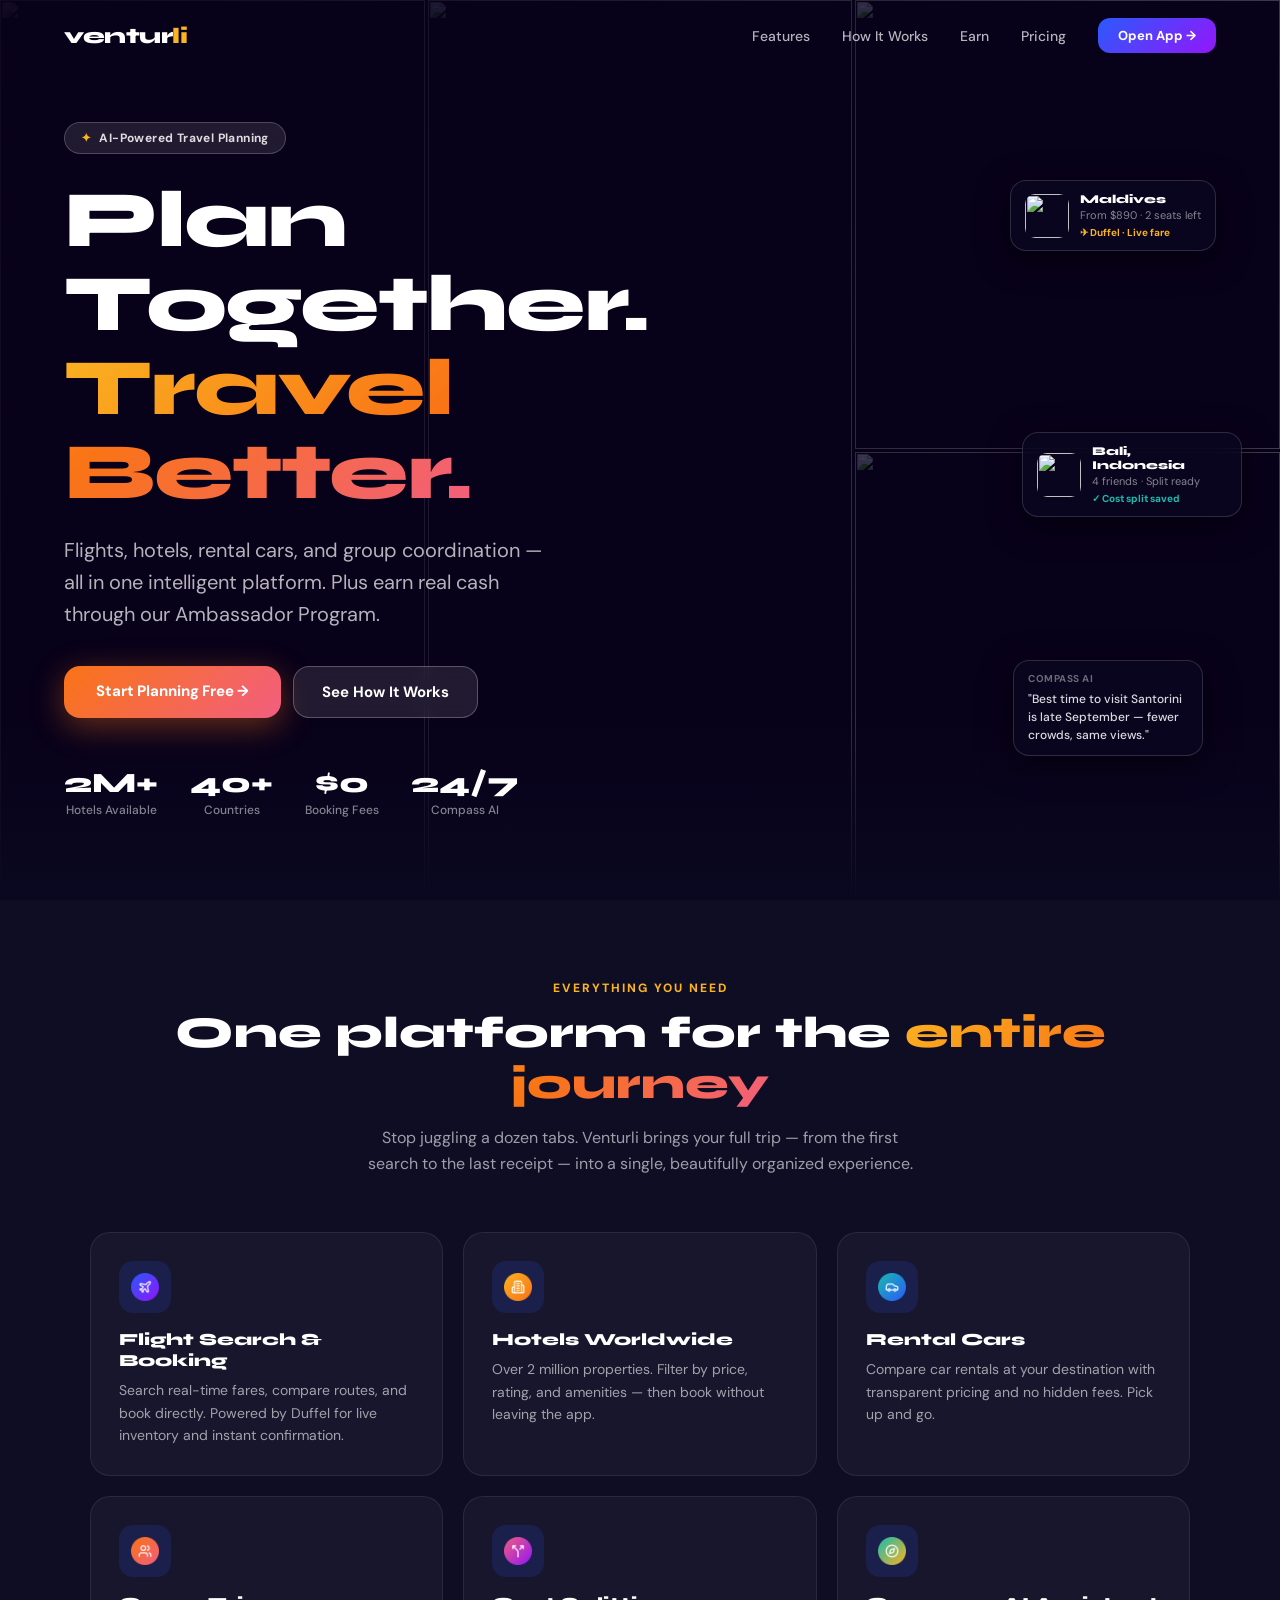
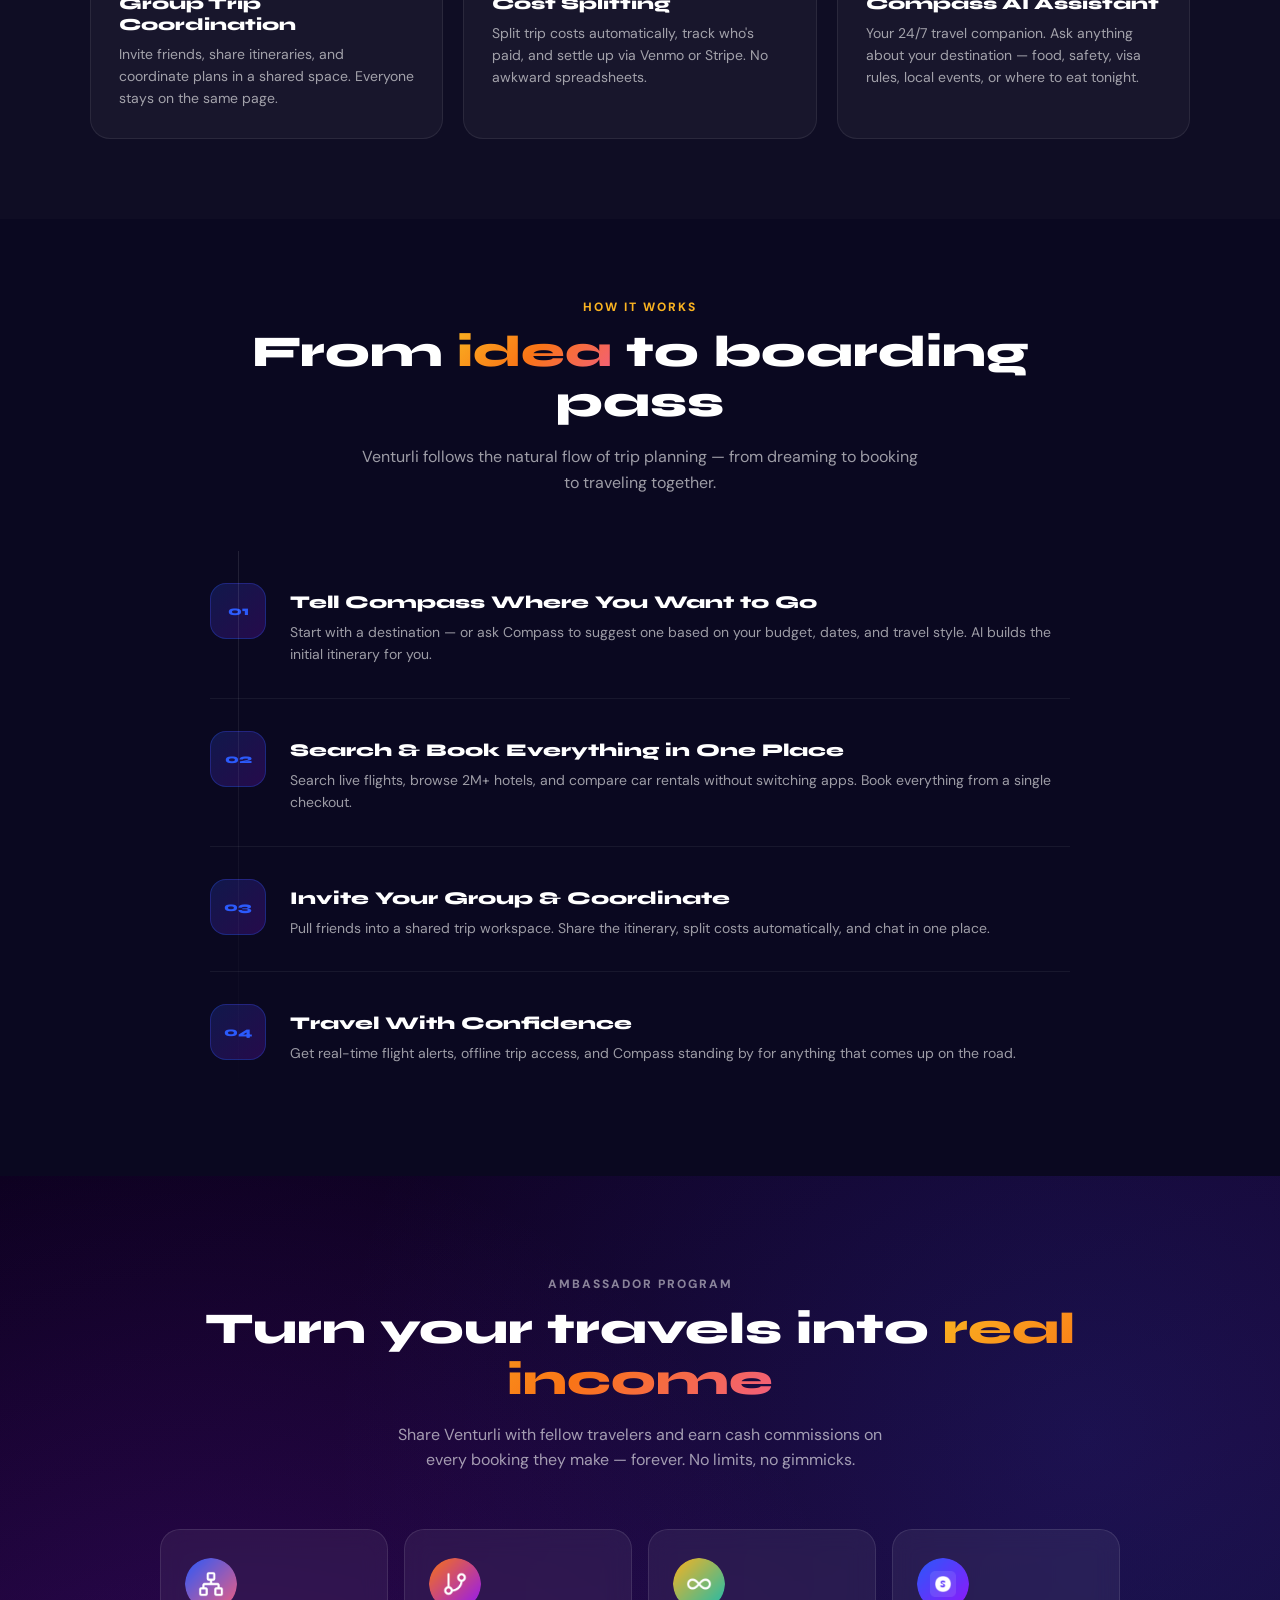
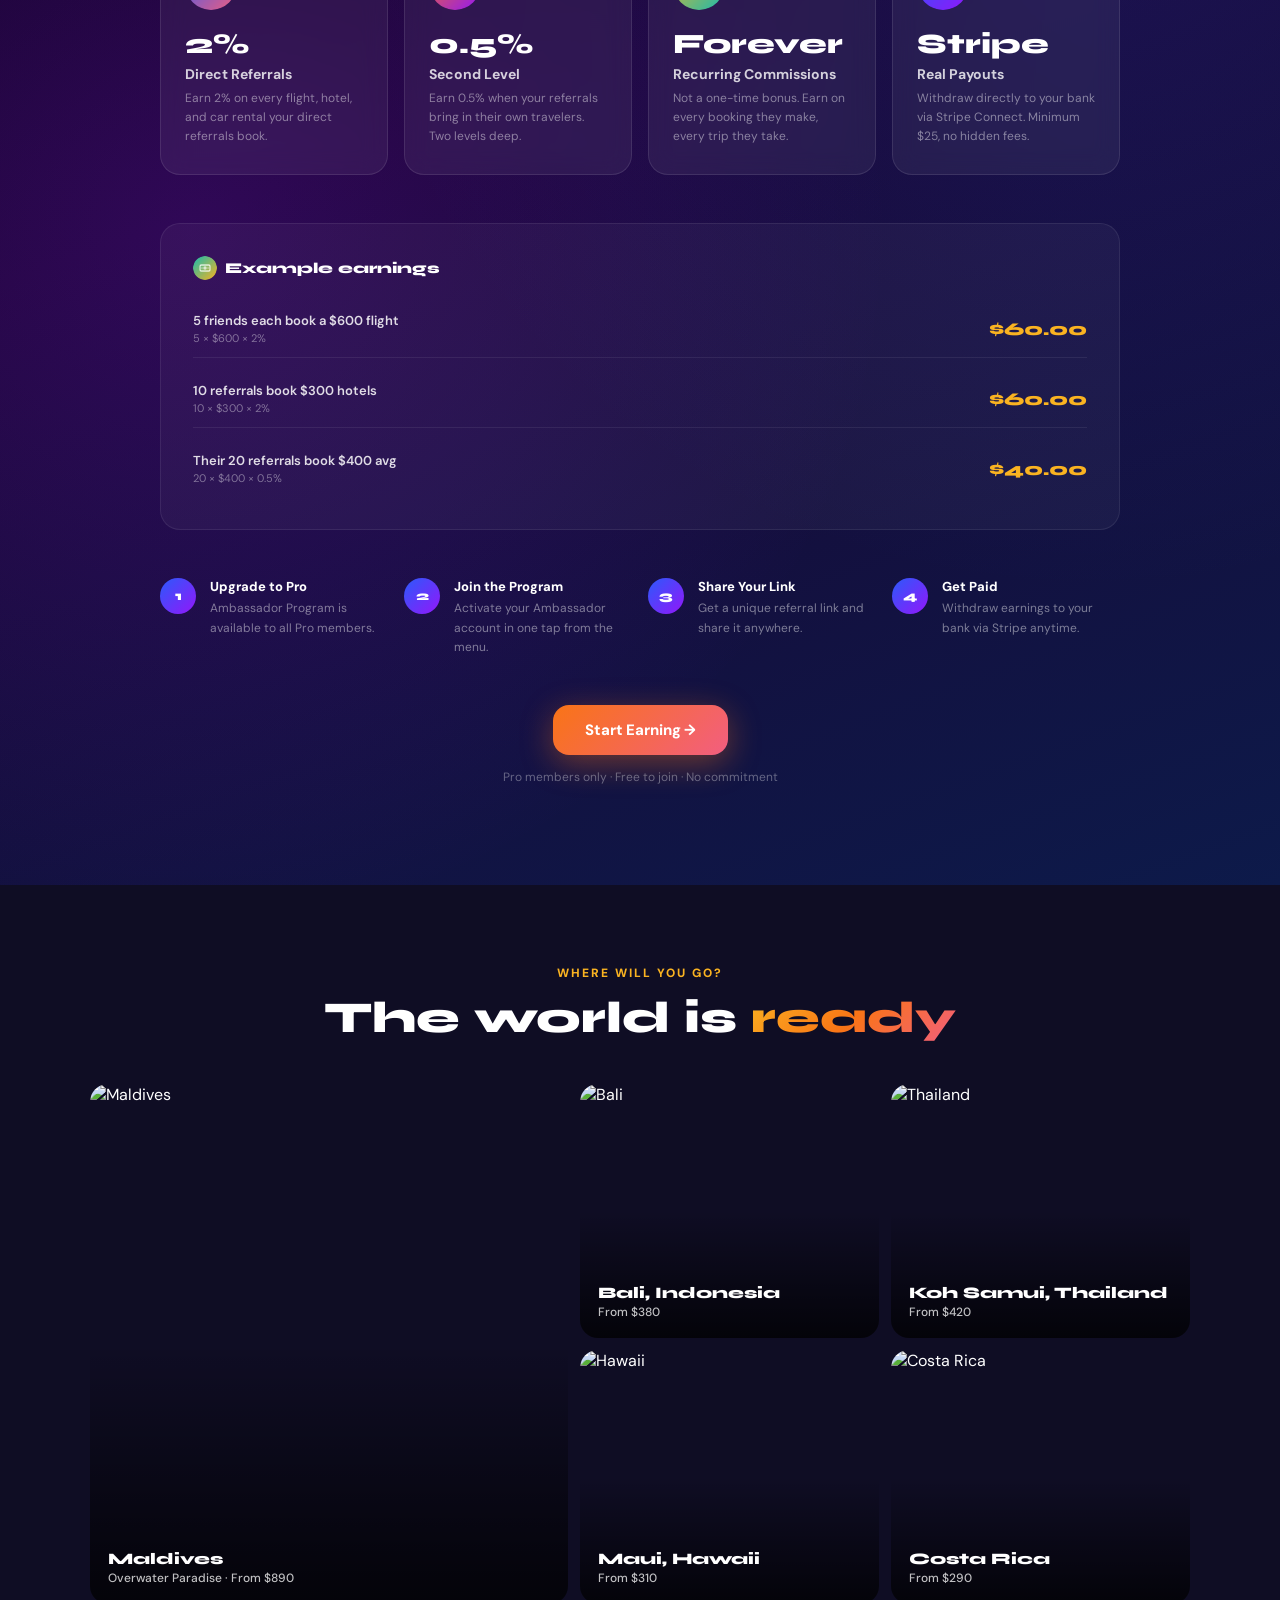
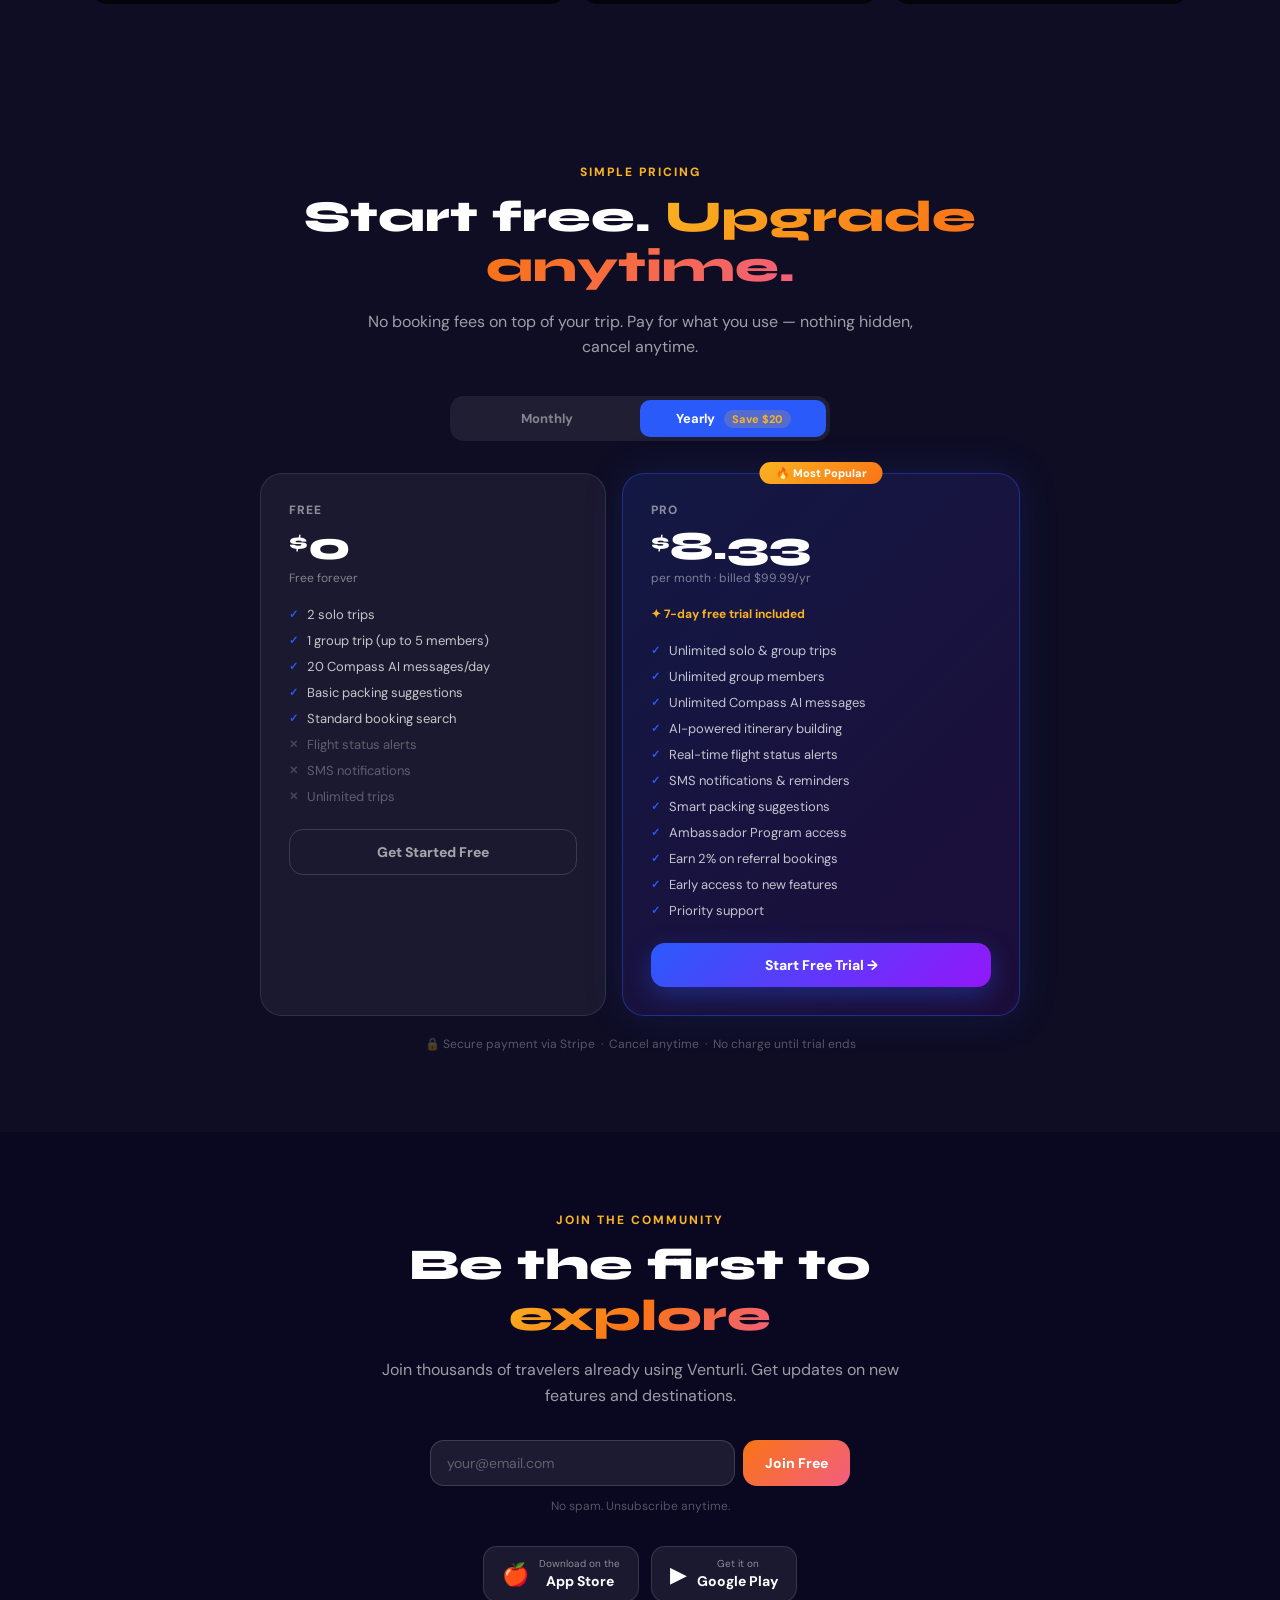
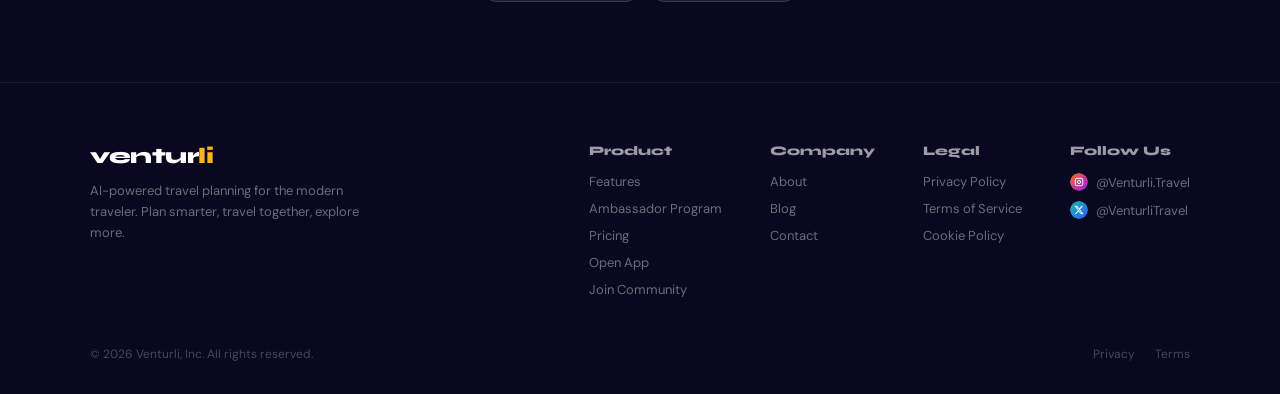
==== commit c7cf4465: "Update Social Media" ====
--- a/index.html
+++ b/index.html
@@ -26,7 +26,7 @@
 
   <!-- ── Twitter / X Card ── -->
   <meta name="twitter:card" content="summary_large_image" />
-  <meta name="twitter:site" content="@venturli" />
+  <meta name="twitter:site" content="@VenturliTravel" />
   <meta name="twitter:title" content="Venturli — Plan Together, Travel Better" />
   <meta name="twitter:description" content="AI-powered travel planning for groups and solo travelers. Book flights, hotels, and cars. Split costs. Earn cash with our Ambassador Program." />
   <meta name="twitter:image" content="https://venturli.ai/icons/icon-1024.png" />
@@ -477,16 +477,26 @@
         </div>
         <div class="footer-col">
           <h4>Company</h4>
-          <a href="#">About</a>
-          <a href="#">Blog</a>
-          <a href="#">Careers</a>
-          <a href="#">Contact</a>
+          <a href="#about">About</a>
+          <a href="#blog">Blog</a>
+          <a href="mailto:hello@venturli.ai">Contact</a>
         </div>
         <div class="footer-col">
           <h4>Legal</h4>
           <a href="/privacy.html">Privacy Policy</a>
           <a href="/terms.html">Terms of Service</a>
           <a href="/cookie-policy.html">Cookie Policy</a>
+        </div>
+        <div class="footer-col">
+          <h4>Follow Us</h4>
+          <a href="https://instagram.com/Venturli.Travel" target="_blank" rel="noopener noreferrer" style="display:flex;align-items:center;gap:8px;">
+            <img src="icons/icon-instagram.png" alt="Instagram" style="width:18px;height:18px;border-radius:50%;flex-shrink:0;" />
+            @Venturli.Travel
+          </a>
+          <a href="https://x.com/VenturliTravel" target="_blank" rel="noopener noreferrer" style="display:flex;align-items:center;gap:8px;">
+            <img src="icons/icon-x.png" alt="X" style="width:18px;height:18px;border-radius:50%;flex-shrink:0;" />
+            @VenturliTravel
+          </a>
         </div>
       </div>
     </div>
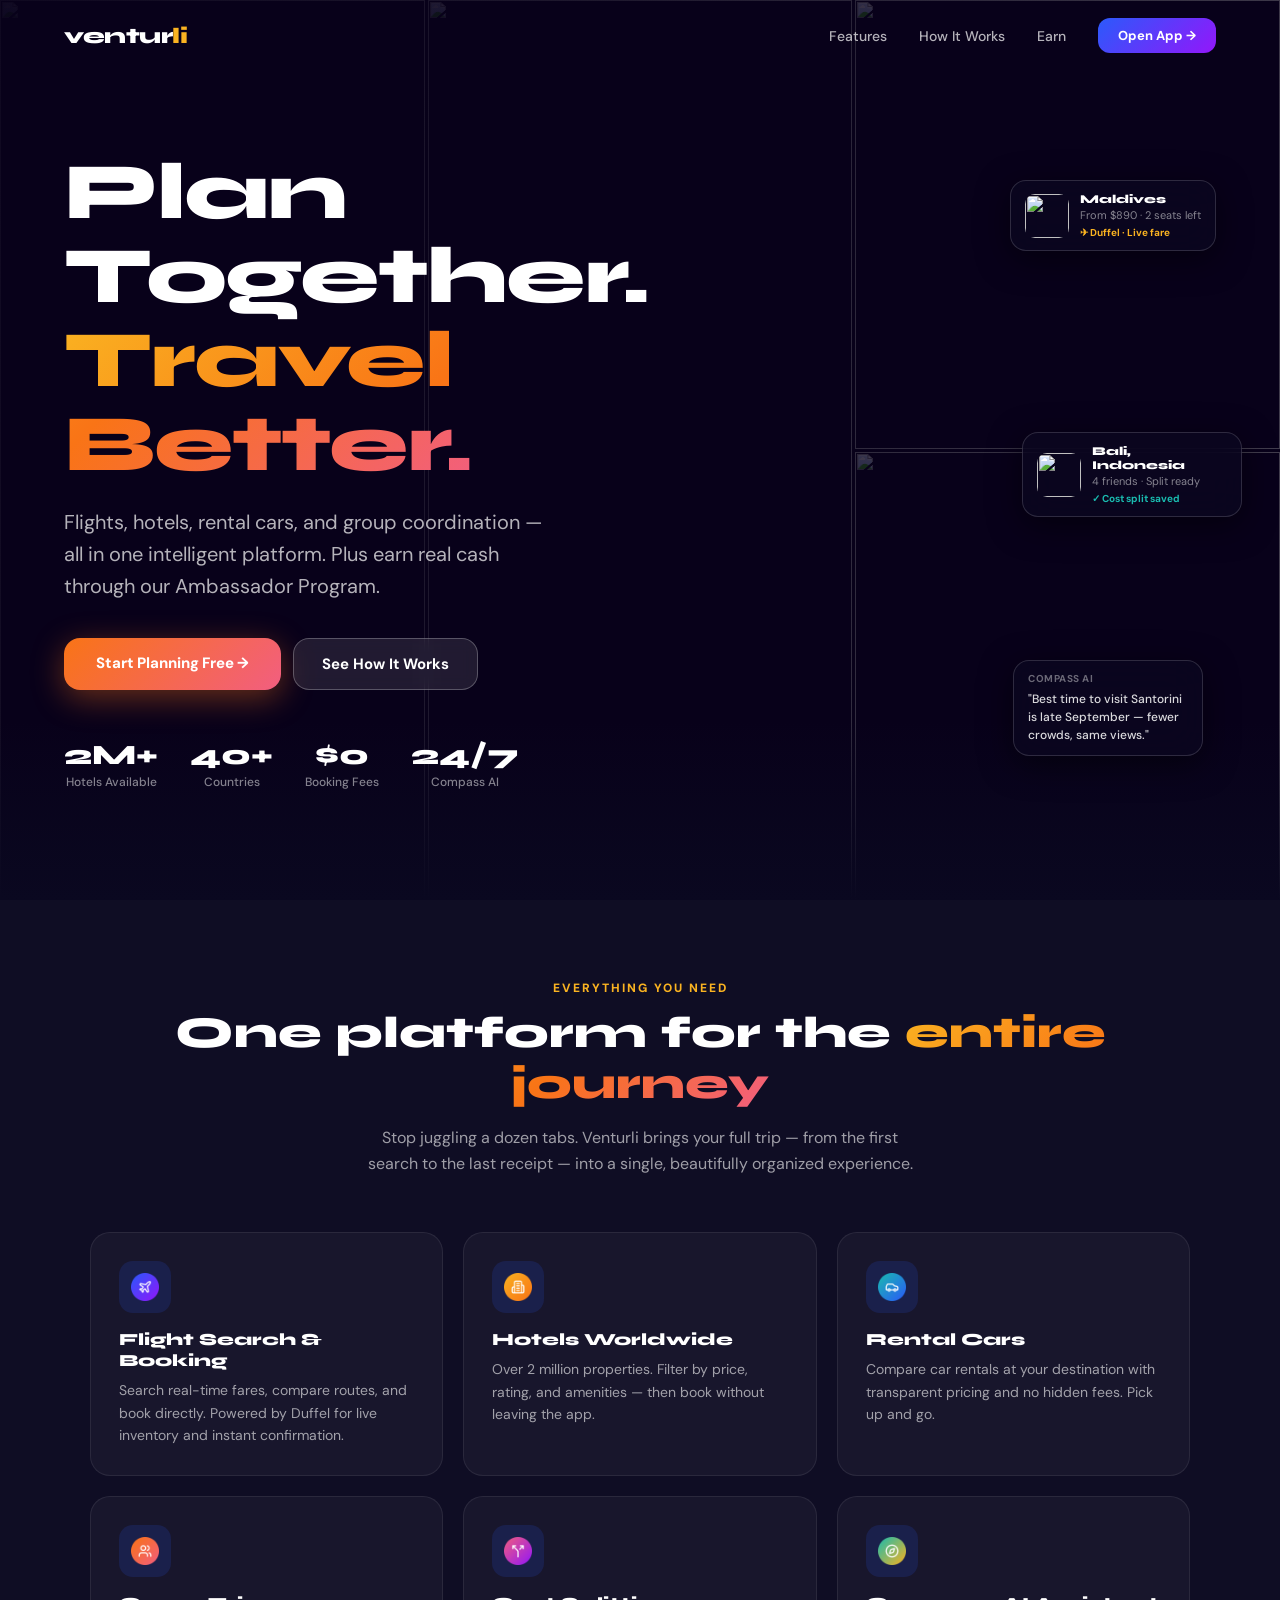
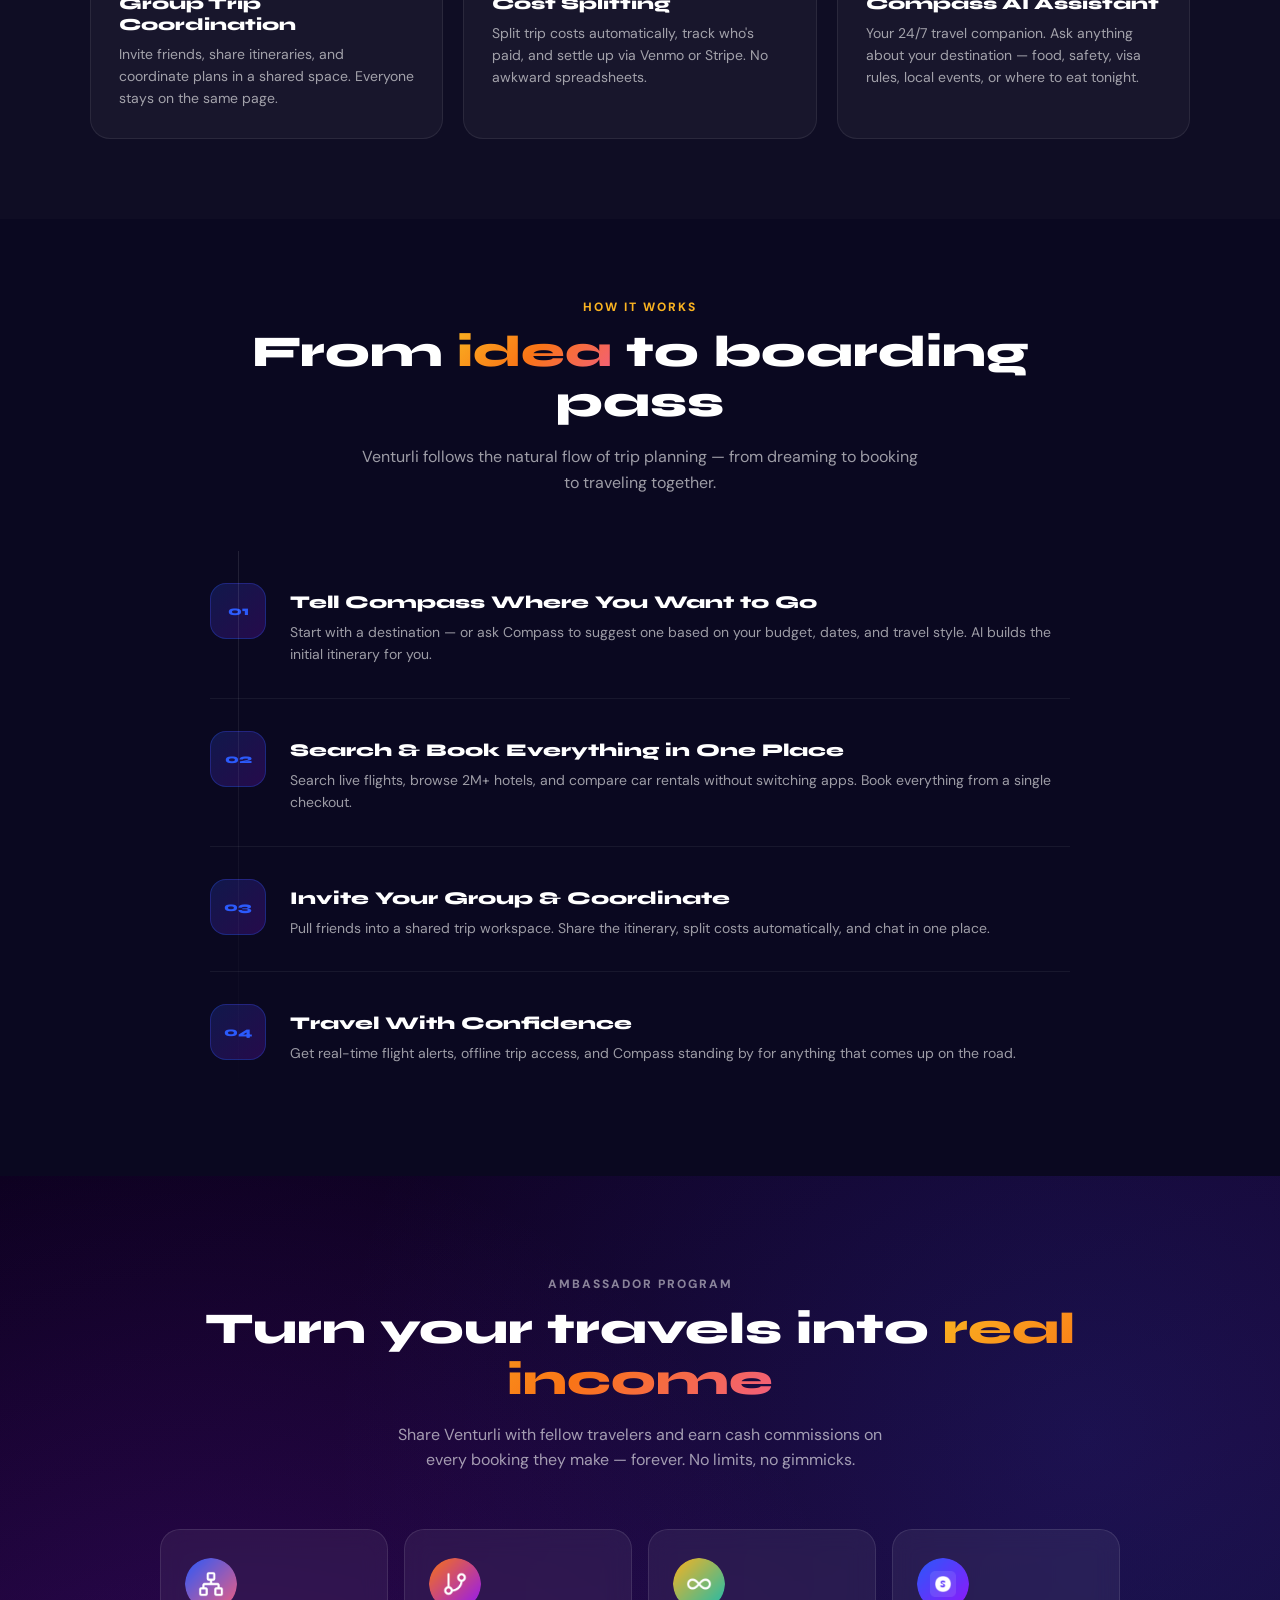
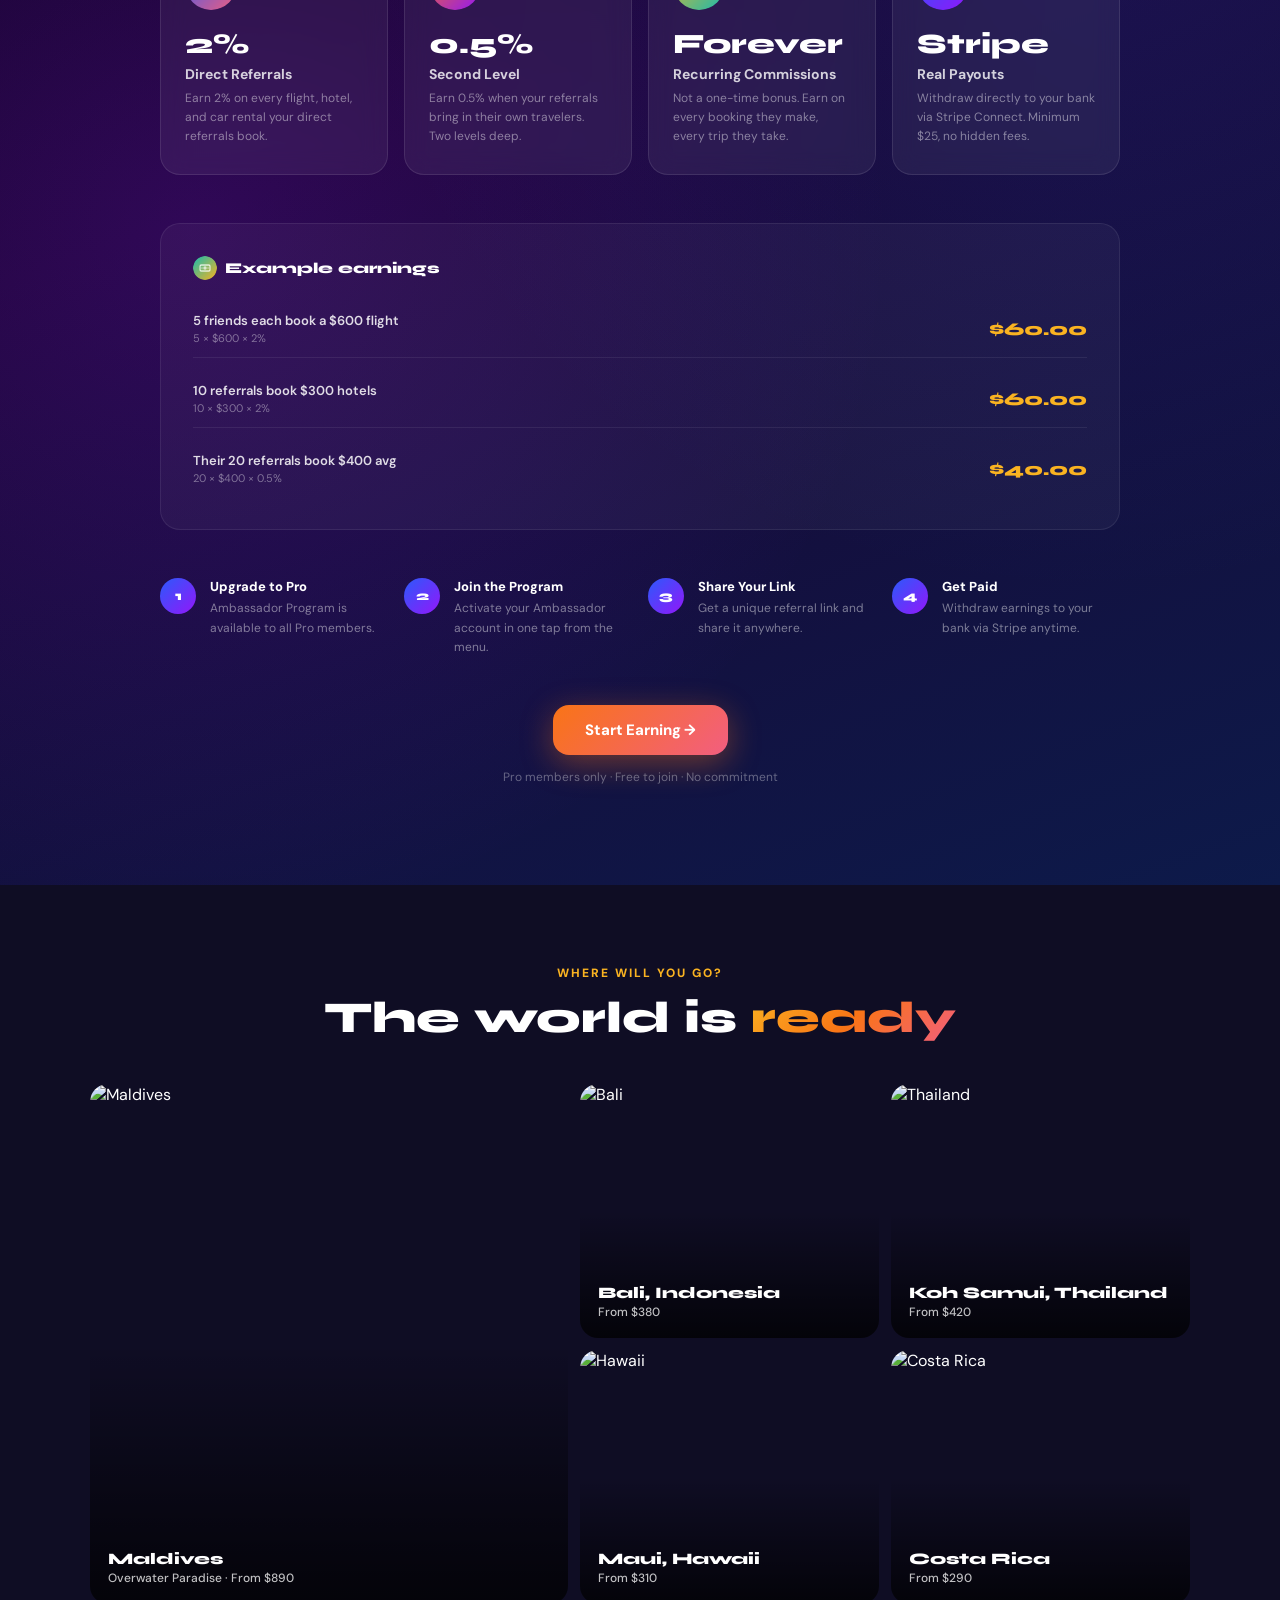
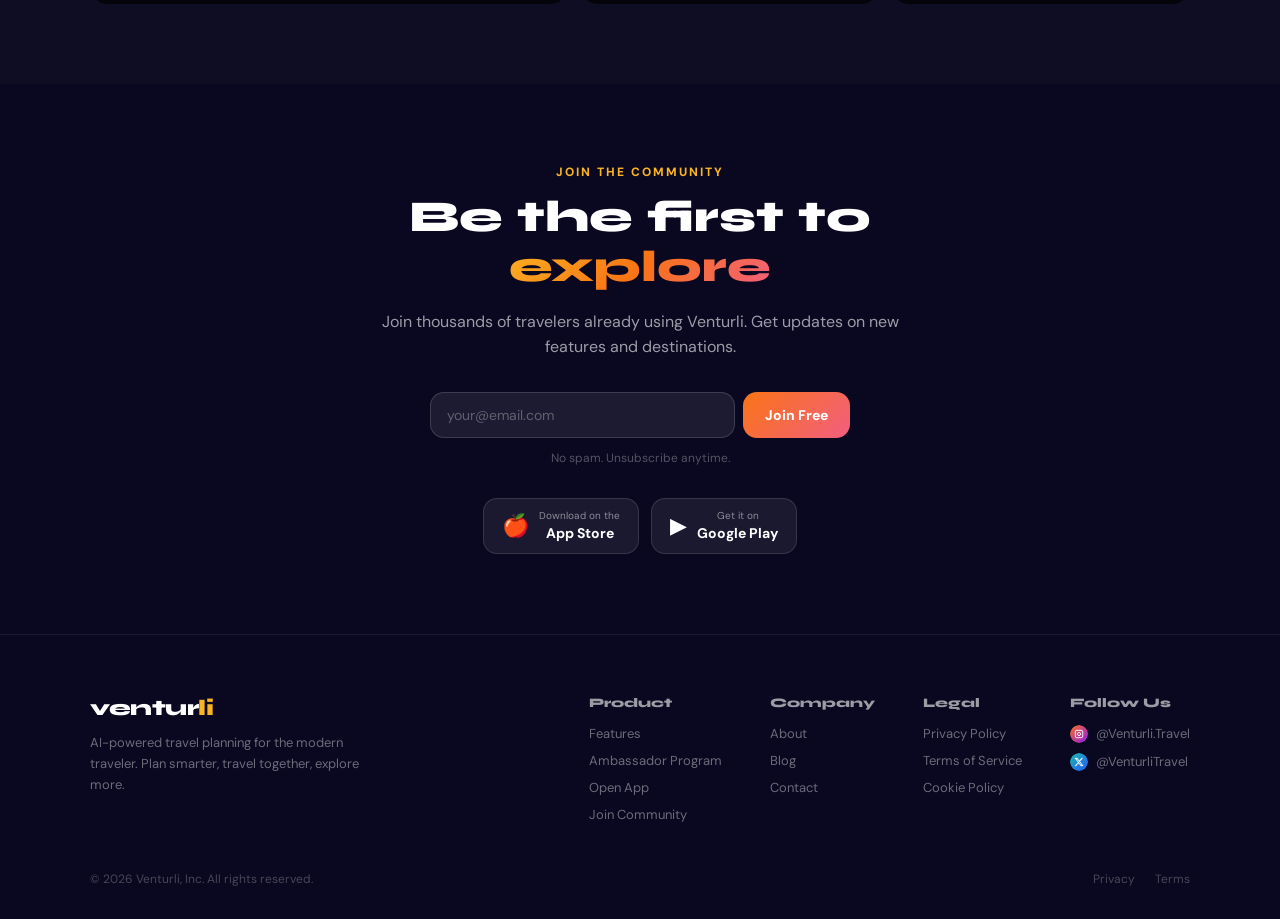
==== commit 4dec55cc: "update website" ====
--- a/index.html
+++ b/index.html
@@ -99,7 +99,6 @@
     <a href="#features">Features</a>
     <a href="#how">How It Works</a>
     <a href="#ambassador">Earn</a>
-    <a href="#pricing">Pricing</a>
     <a href="https://app.venturli.ai" class="nav-cta">Open App →</a>
   </div>
 </nav>
@@ -143,7 +142,6 @@
   </div>
 
   <div class="hero-content">
-    <div class="hero-badge">AI-Powered Travel Planning</div>
     <h1 class="hero-title">
       Plan Together.<br><span class="grad">Travel Better.</span>
     </h1>
@@ -373,66 +371,7 @@
   </div>
 </section>
 
-<!-- PRICING -->
-<section id="pricing">
-  <div class="pricing-inner">
-    <div class="pricing-header reveal">
-      <p class="section-label">Simple Pricing</p>
-      <h2 class="section-title">Start free. <span class="grad">Upgrade anytime.</span></h2>
-      <p class="section-sub">No booking fees on top of your trip. Pay for what you use — nothing hidden, cancel anytime.</p>
-    </div>
-
-    <div class="billing-toggle reveal">
-      <button class="billing-btn" id="btn-monthly" onclick="setBilling('monthly')">Monthly</button>
-      <button class="billing-btn active" id="btn-yearly" onclick="setBilling('yearly')">Yearly <span class="save-badge">Save $20</span></button>
-    </div>
-
-    <div class="pricing-grid reveal">
-      <!-- Free -->
-      <div class="price-card">
-        <p class="price-tier">Free</p>
-        <div class="price-amount"><span>$</span>0</div>
-        <p class="price-cadence">Free forever</p>
-        <ul class="price-features">
-          <li>2 solo trips</li>
-          <li>1 group trip (up to 5 members)</li>
-          <li>20 Compass AI messages/day</li>
-          <li>Basic packing suggestions</li>
-          <li>Standard booking search</li>
-          <li class="dim">Flight status alerts</li>
-          <li class="dim">SMS notifications</li>
-          <li class="dim">Unlimited trips</li>
-        </ul>
-        <a href="https://app.venturli.ai" class="price-btn price-btn-outline">Get Started Free</a>
-      </div>
-
-      <!-- Pro -->
-      <div class="price-card featured">
-        <div class="price-badge">🔥 Most Popular</div>
-        <p class="price-tier">Pro</p>
-        <div class="price-amount" id="pro-price"><span>$</span>8.33</div>
-        <p class="price-cadence" id="pro-cadence">per month · billed $99.99/yr</p>
-        <p class="price-trial" id="pro-trial">✦ 7-day free trial included</p>
-        <ul class="price-features">
-          <li>Unlimited solo & group trips</li>
-          <li>Unlimited group members</li>
-          <li>Unlimited Compass AI messages</li>
-          <li>AI-powered itinerary building</li>
-          <li>Real-time flight status alerts</li>
-          <li>SMS notifications & reminders</li>
-          <li>Smart packing suggestions</li>
-          <li>Ambassador Program access</li>
-          <li>Earn 2% on referral bookings</li>
-          <li>Early access to new features</li>
-          <li>Priority support</li>
-        </ul>
-        <a href="https://app.venturli.ai" class="price-btn price-btn-primary" id="pro-cta">Start Free Trial →</a>
-      </div>
-    </div>
-
-    <p class="pricing-note">🔒 Secure payment via Stripe &nbsp;·&nbsp; Cancel anytime &nbsp;·&nbsp; No charge until trial ends</p>
-  </div>
-</section>
+
 
 <!-- EMAIL CAPTURE -->
 <section class="capture" id="early-access">
@@ -471,7 +410,6 @@
           <h4>Product</h4>
           <a href="#features">Features</a>
           <a href="#ambassador">Ambassador Program</a>
-          <a href="#pricing">Pricing</a>
           <a href="https://app.venturli.ai">Open App</a>
           <a href="#early-access">Join Community</a>
         </div>
@@ -513,24 +451,6 @@
 <script>
   const SUPABASE_URL = 'https://sxfqnpvmczzoherywekb.supabase.co';
   const SUPABASE_KEY = 'sb_publishable_sFfcKtSK0hHvZmGjMX2b3A_LExBZsUf';
-
-  // Billing toggle — yearly default
-  function setBilling(type) {
-    const isYearly = type === 'yearly';
-    document.getElementById('btn-monthly').classList.toggle('active', !isYearly);
-    document.getElementById('btn-yearly').classList.toggle('active', isYearly);
-    if (isYearly) {
-      document.getElementById('pro-price').innerHTML = '<span>$</span>8.33';
-      document.getElementById('pro-cadence').textContent = 'per month · billed $99.99/yr';
-      document.getElementById('pro-trial').style.display = 'block';
-      document.getElementById('pro-cta').textContent = 'Start Free Trial →';
-    } else {
-      document.getElementById('pro-price').innerHTML = '<span>$</span>9.99';
-      document.getElementById('pro-cadence').textContent = 'per month';
-      document.getElementById('pro-trial').style.display = 'block';
-      document.getElementById('pro-cta').textContent = 'Start Free Trial →';
-    }
-  }
 
   // Sticky nav
   const nav = document.getElementById('nav');
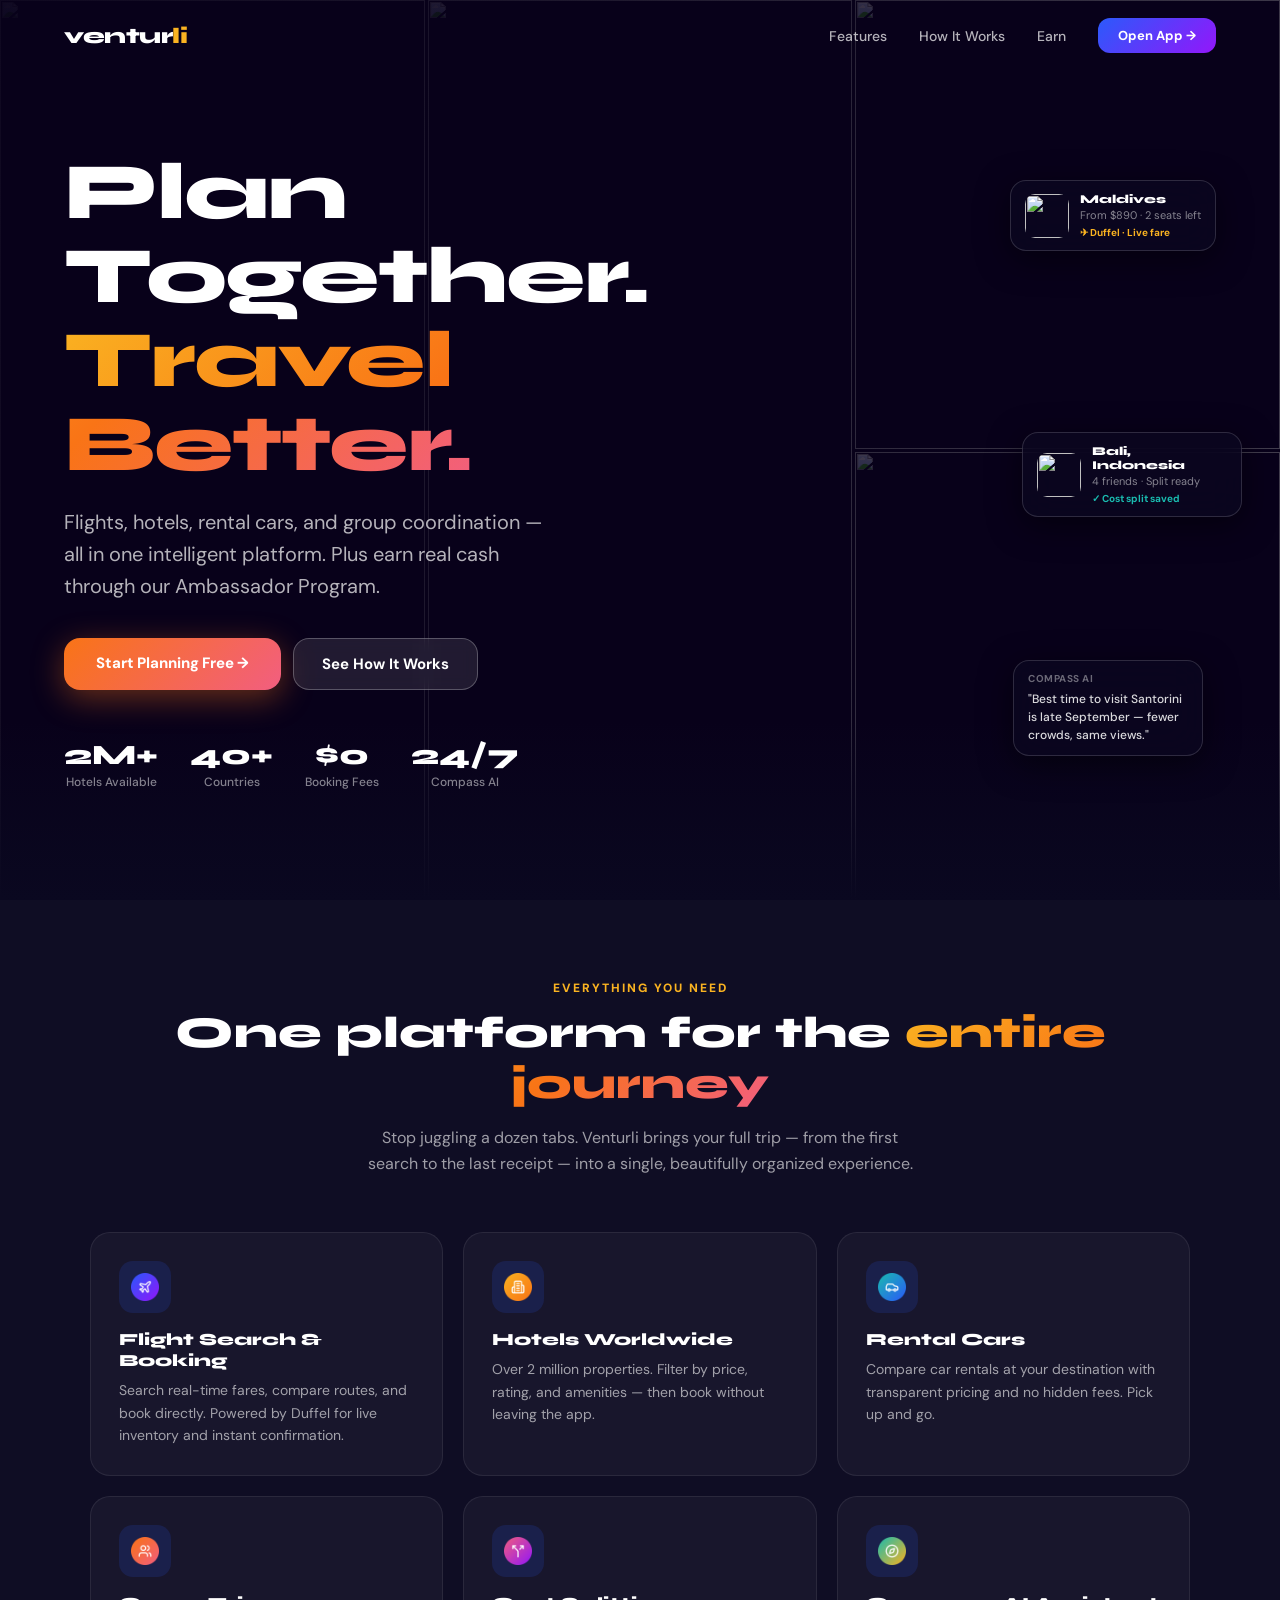
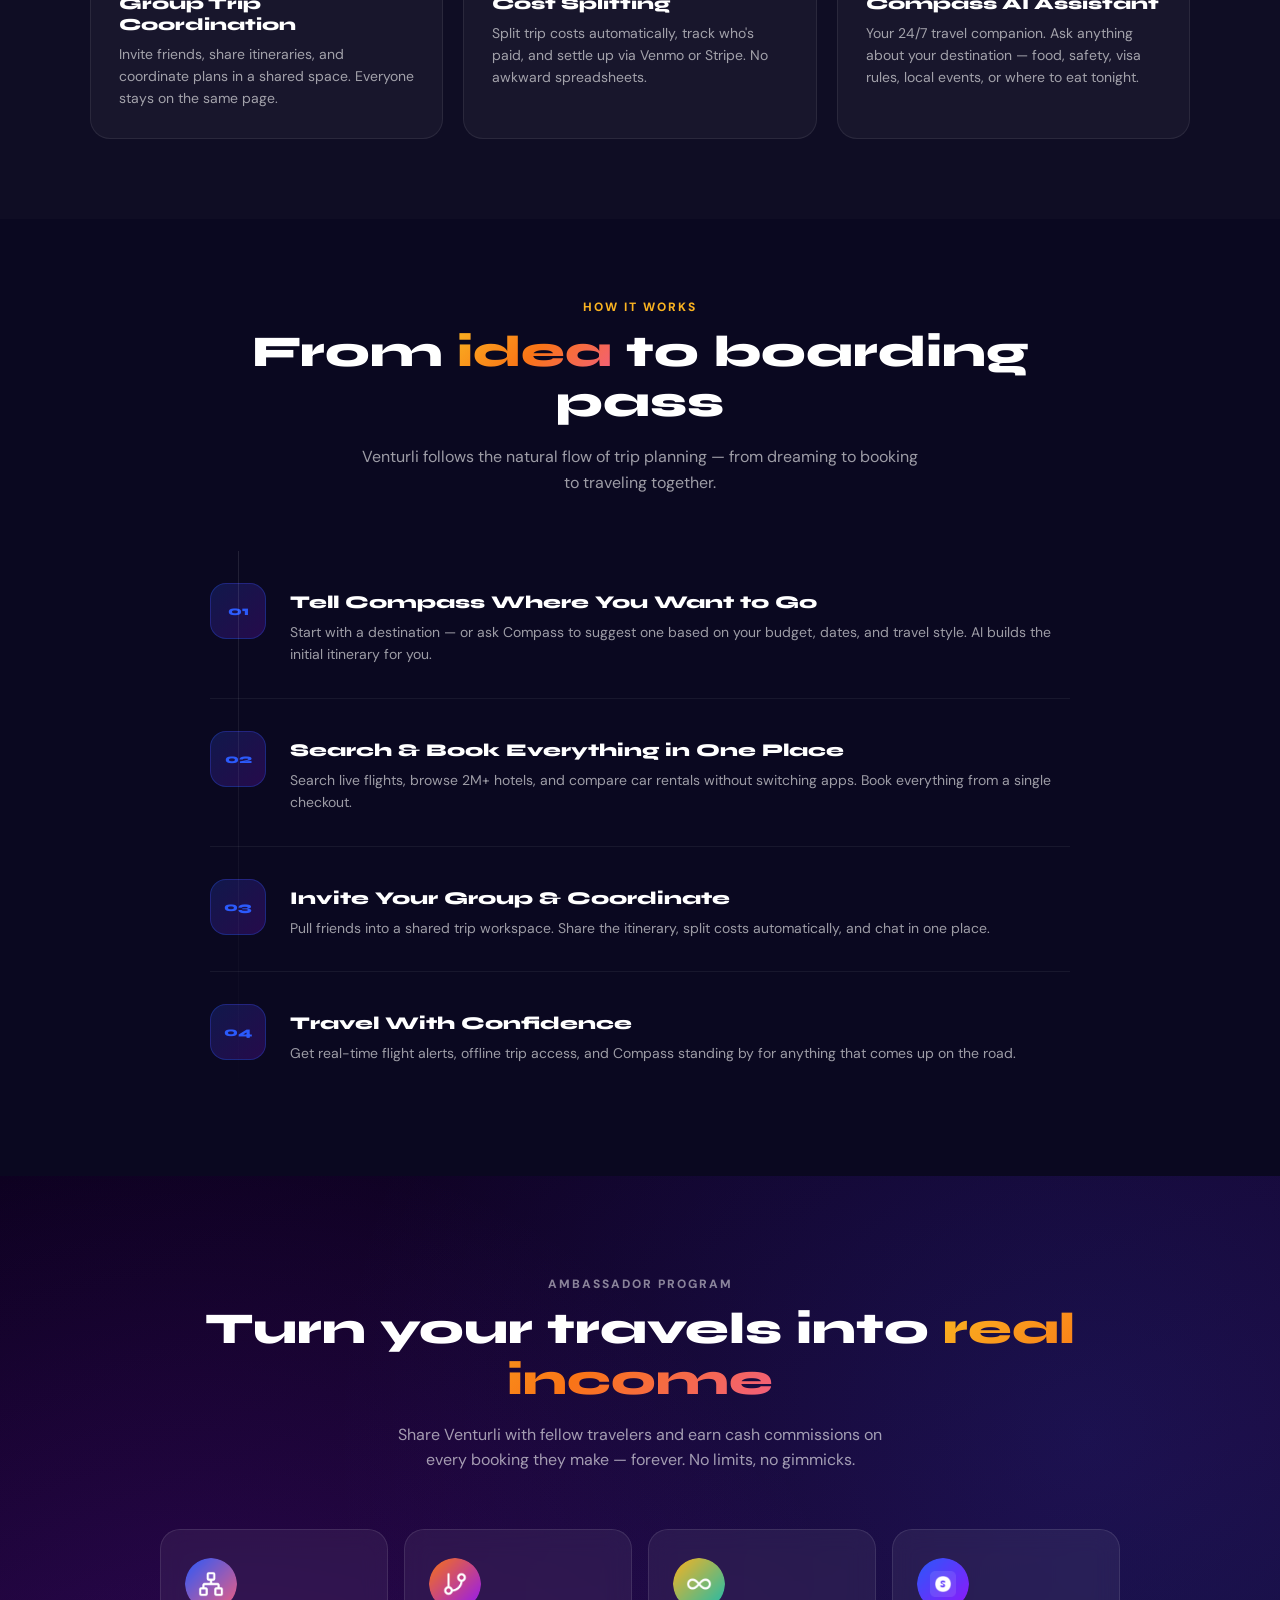
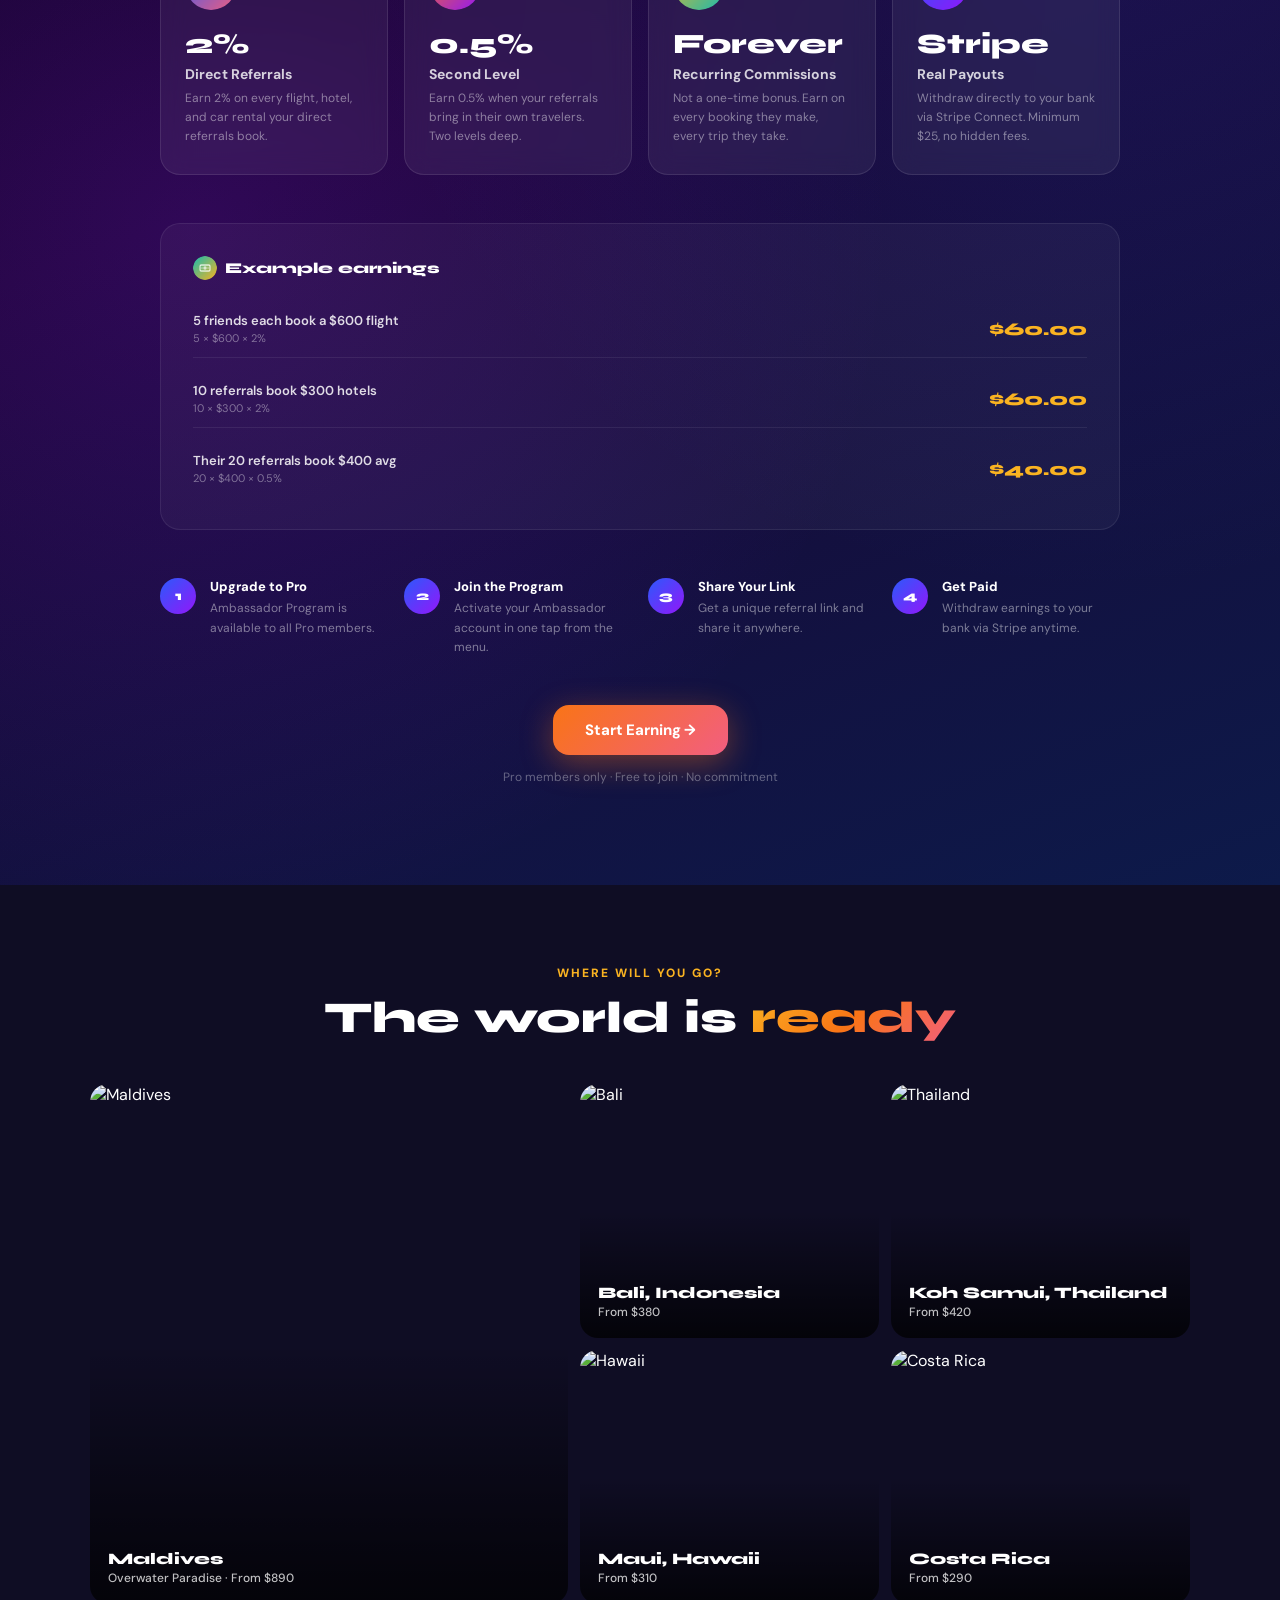
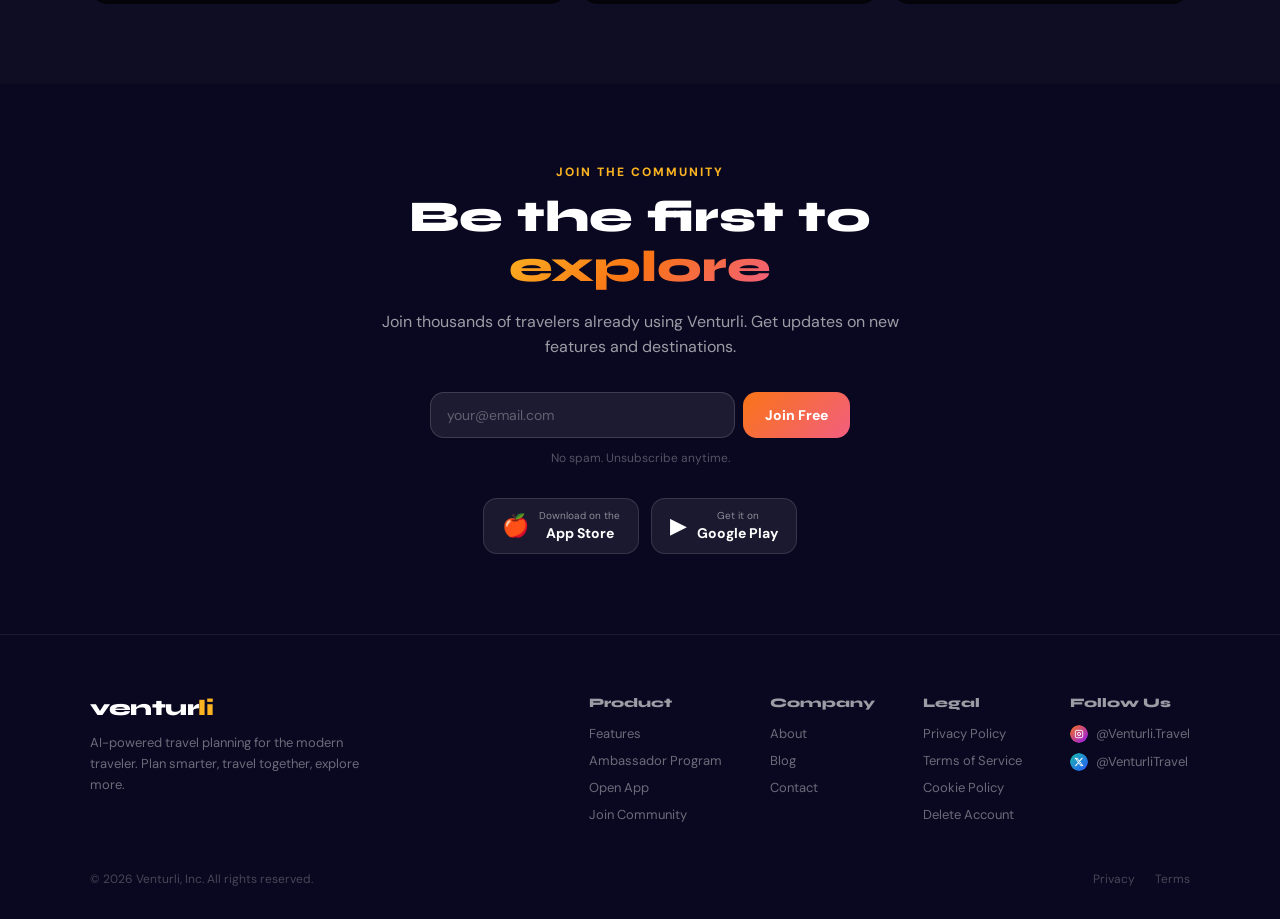
==== commit ba8f6162: "Add delete account page, link from footer" ====
--- a/index.html
+++ b/index.html
@@ -424,6 +424,7 @@
           <a href="/privacy.html">Privacy Policy</a>
           <a href="/terms.html">Terms of Service</a>
           <a href="/cookie-policy.html">Cookie Policy</a>
+          <a href="/delete-account.html">Delete Account</a>
         </div>
         <div class="footer-col">
           <h4>Follow Us</h4>
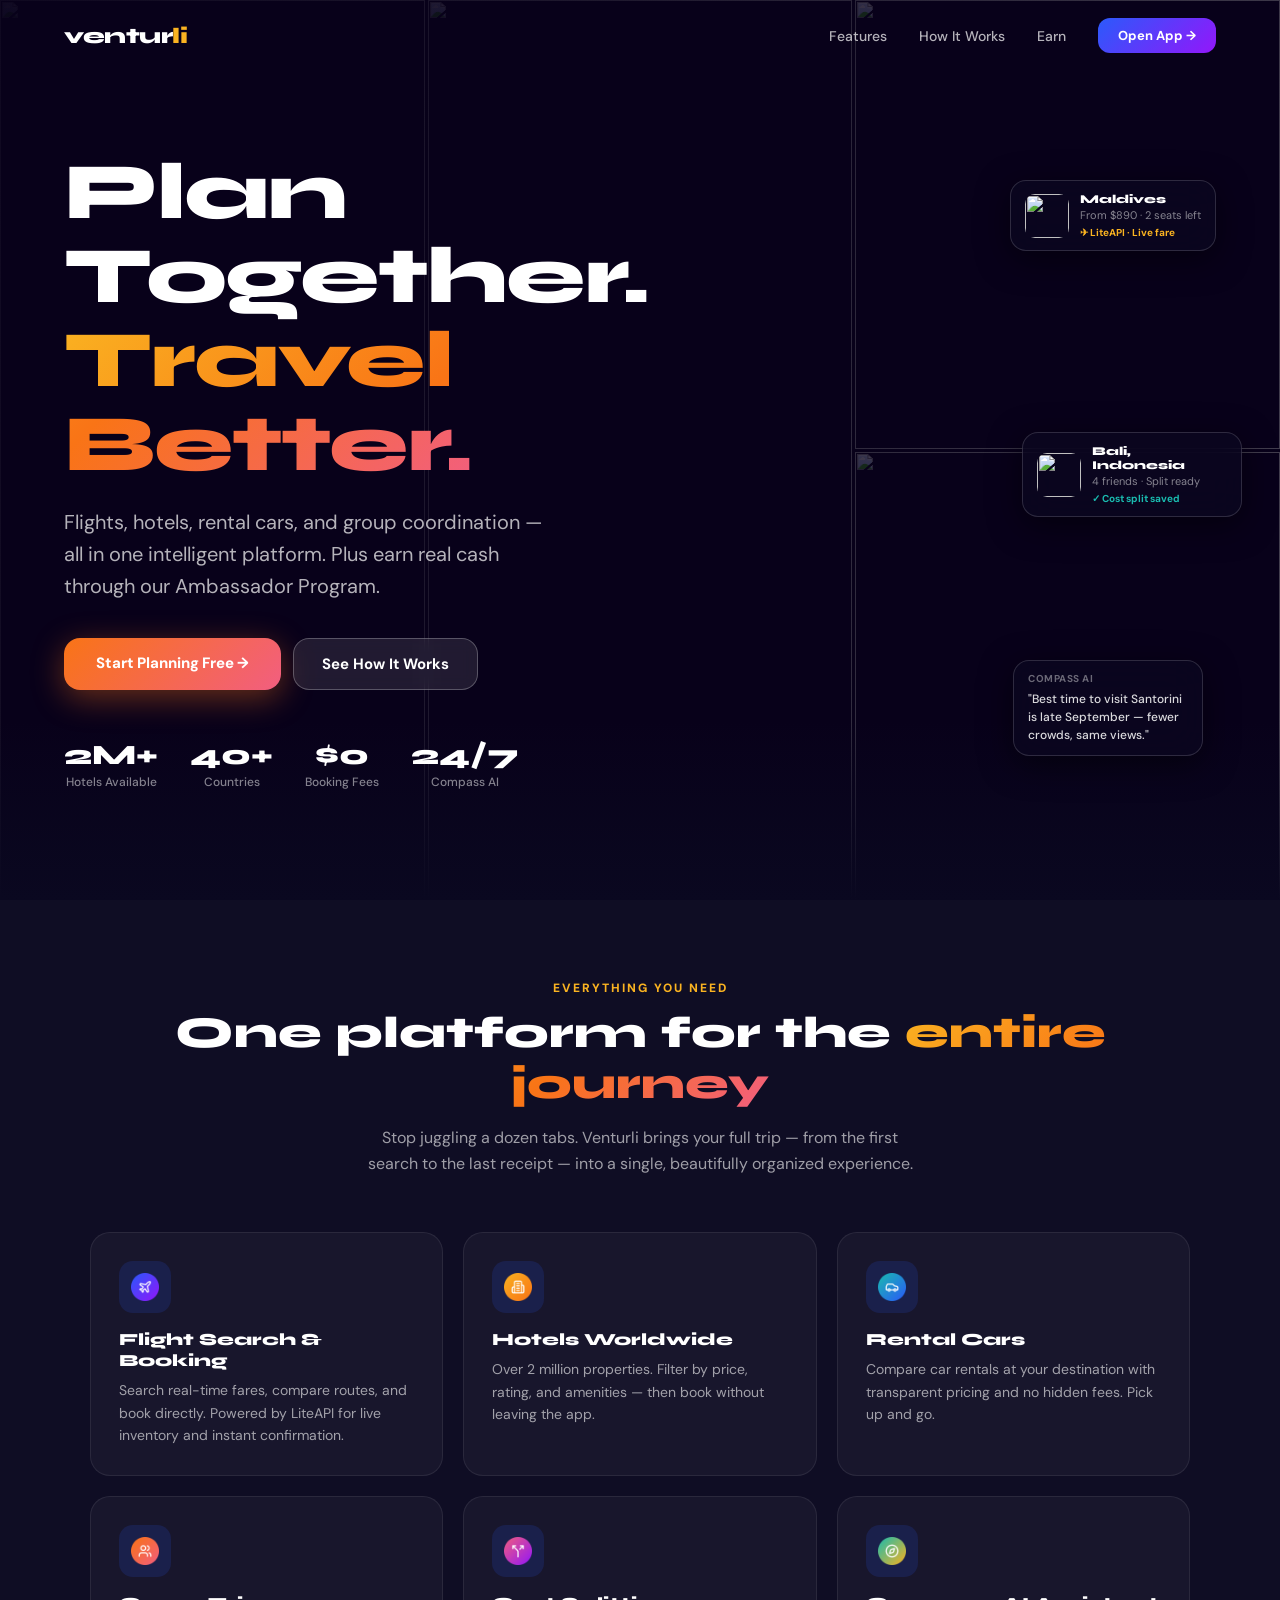
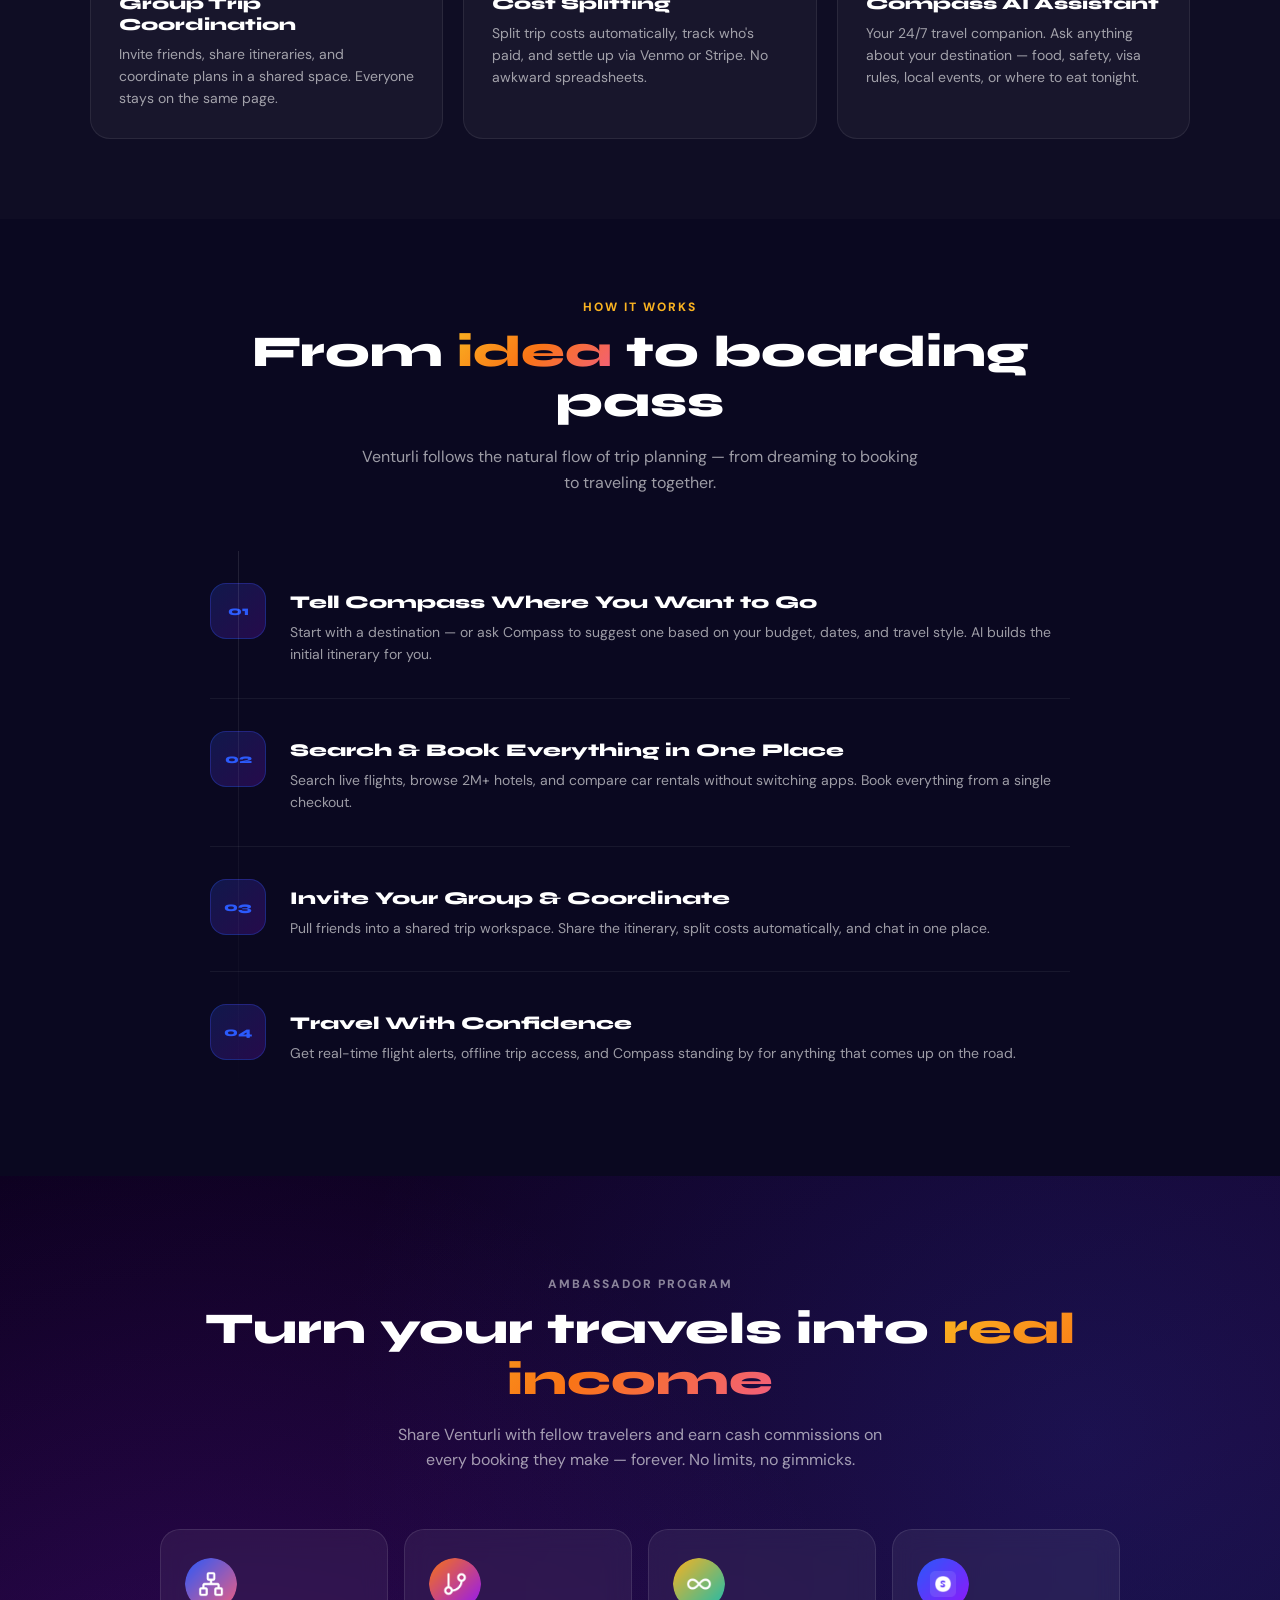
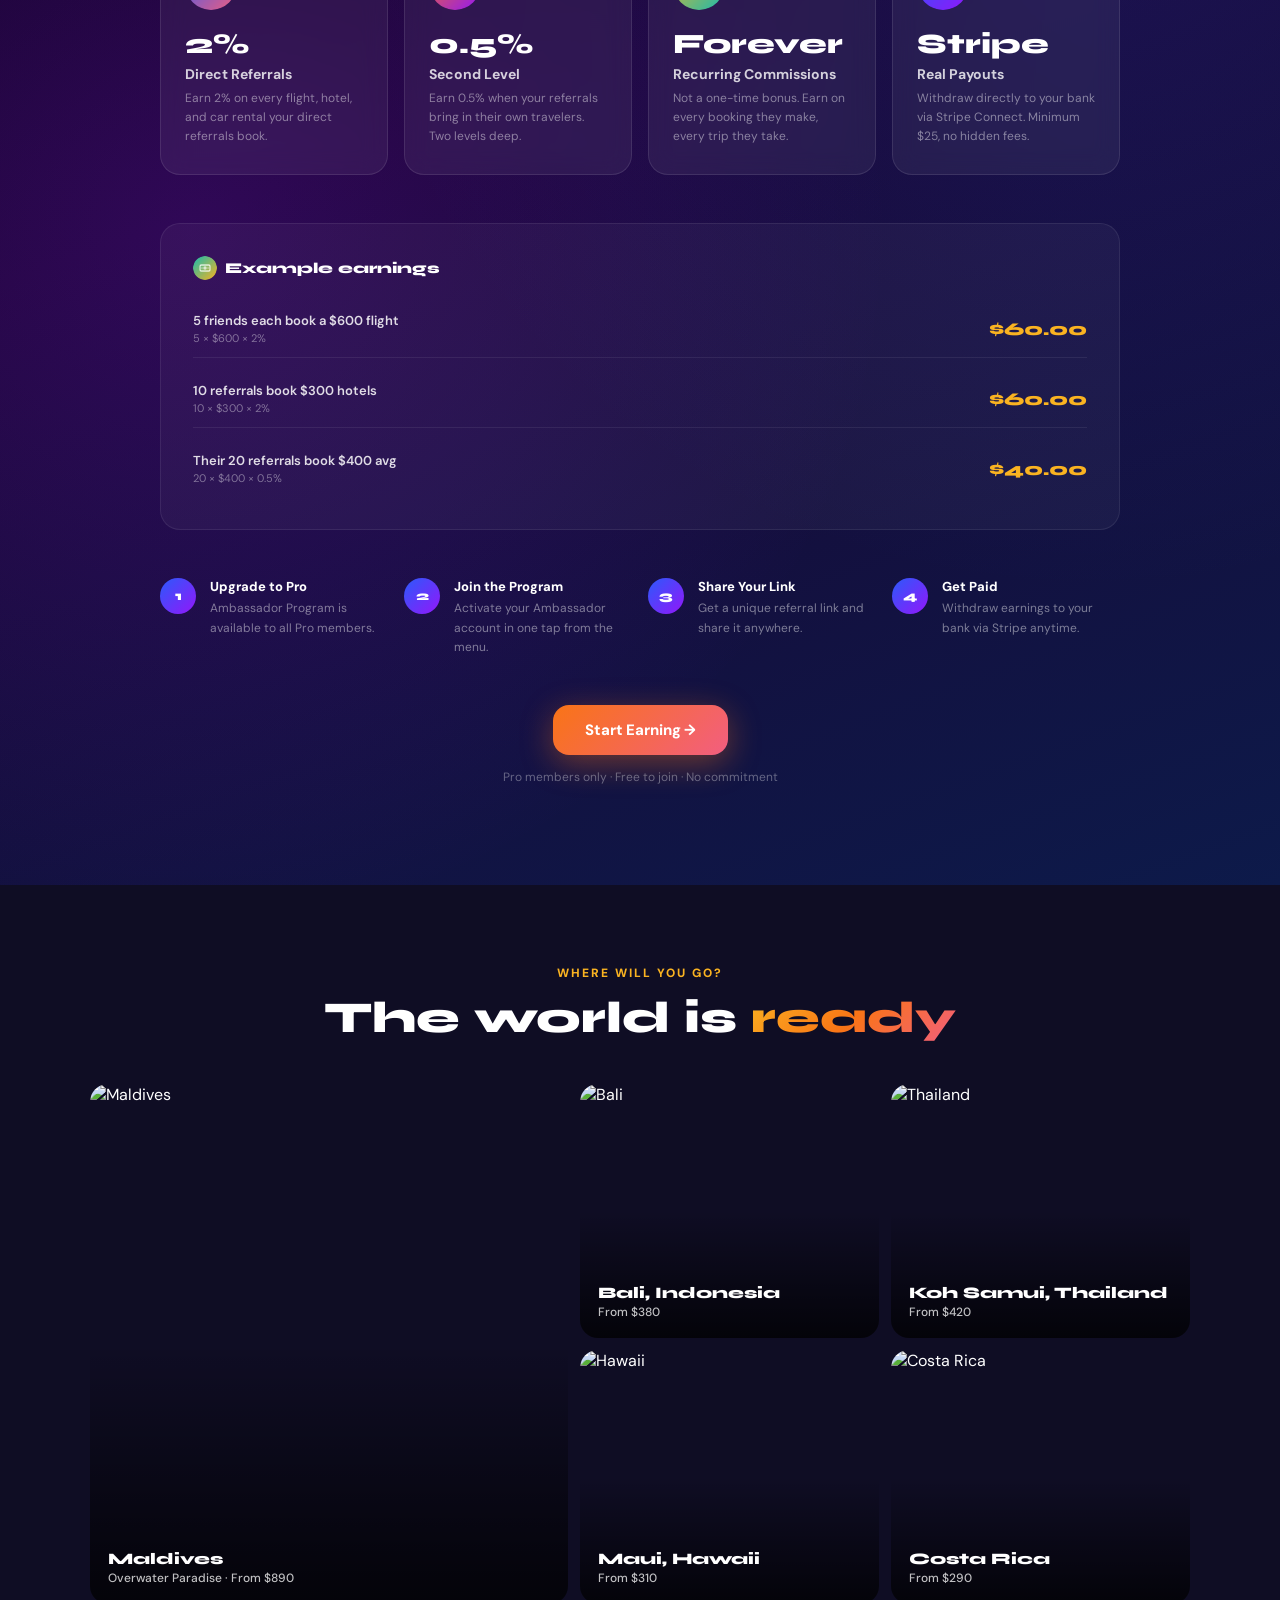
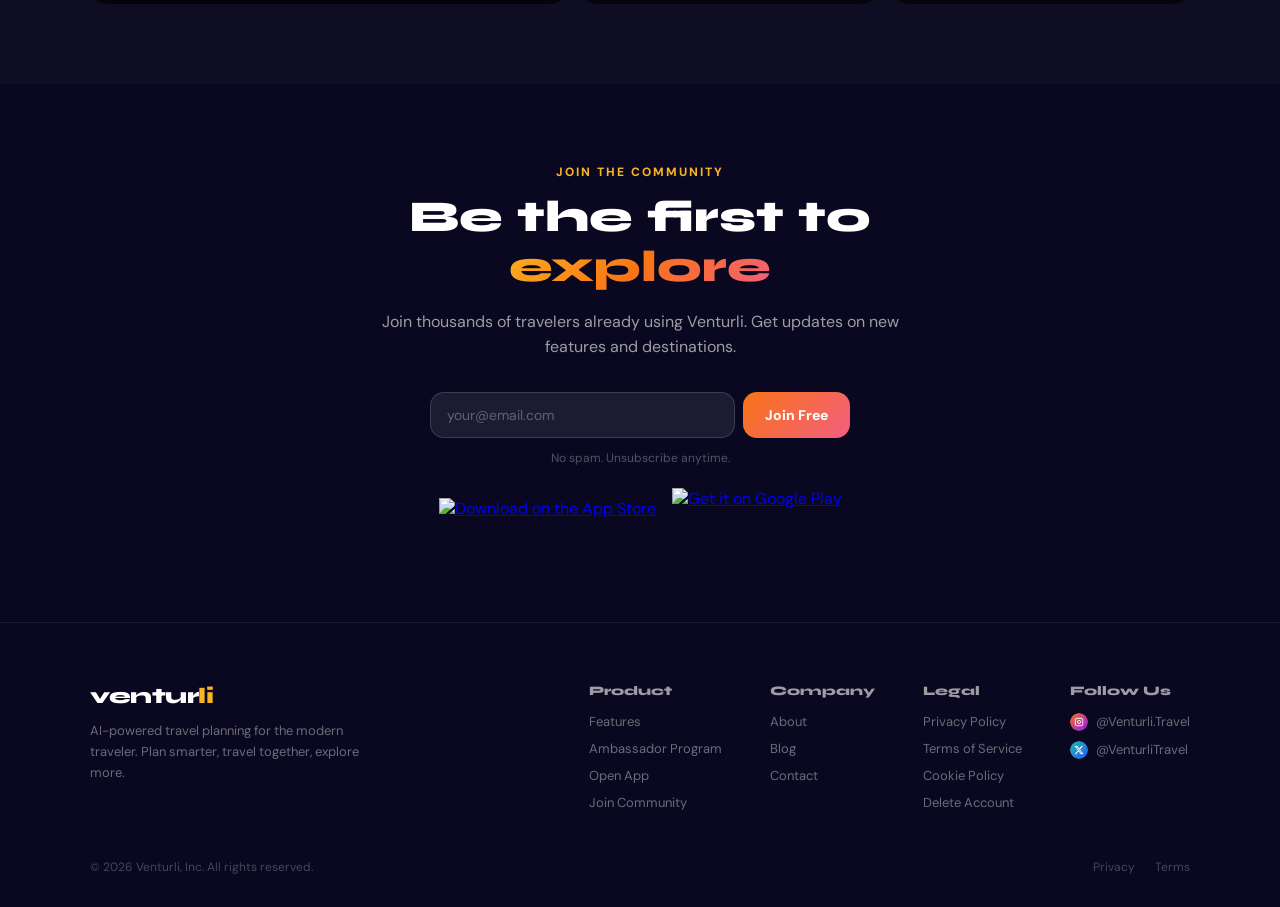
==== commit 518fcc44: "feat: replace emoji store badges with official Apple/Google Play badges, remove Duffel references" ====
--- a/index.html
+++ b/index.html
@@ -83,11 +83,44 @@
     }
   }
   </script>
+<!-- ── Google AdSense ── -->
+  <script async src="https://pagead2.googlesyndication.com/pagead/js/adsbygoogle.js?client=ca-pub-7999436454369492"
+     crossorigin="anonymous"></script>
 
   <!-- ── Fonts & Styles ── -->
   <link rel="preconnect" href="https://fonts.googleapis.com" />
   <link rel="preconnect" href="https://fonts.gstatic.com" crossorigin />
   <link rel="stylesheet" href="styles.css" />
+  <style>
+    /* ── App store badges ── */
+    .store-badge-link {
+      display: inline-flex;
+      align-items: center;
+      transition: opacity 0.2s, transform 0.2s;
+    }
+    .store-badge-link:hover {
+      opacity: 0.85;
+      transform: translateY(-2px);
+    }
+    .store-badge {
+      height: 44px;
+      width: auto;
+      display: block;
+    }
+    /* Google badge image has built-in padding — compensate so it visually matches Apple */
+    .store-badge-google {
+      height: 64px;
+      margin: -10px 0;
+    }
+    /* Also update the .badges container for image-based badges */
+    .badges {
+      display: flex;
+      gap: 16px;
+      justify-content: center;
+      flex-wrap: wrap;
+      align-items: center;
+    }
+  </style>
   <link href="https://fonts.googleapis.com/css2?family=Syne:wght@700;800&family=DM+Sans:ital,wght@0,300;0,400;0,500;0,600;1,400&display=swap" rel="stylesheet" />
 </head>
 <body>
@@ -120,7 +153,7 @@
       <div>
         <div class="float-title">Maldives</div>
         <div class="float-sub">From $890 · 2 seats left</div>
-        <div class="float-tag float-tag-amber">✈ Duffel · Live fare</div>
+        <div class="float-tag float-tag-amber">✈ LiteAPI · Live fare</div>
       </div>
     </div>
   </div>
@@ -174,7 +207,7 @@
       <div class="feature-card reveal">
         <div class="feature-icon"><img src="icons/icon-flights.png" alt="Flights" /></div>
         <h3 class="feature-name">Flight Search & Booking</h3>
-        <p class="feature-desc">Search real-time fares, compare routes, and book directly. Powered by Duffel for live inventory and instant confirmation.</p>
+        <p class="feature-desc">Search real-time fares, compare routes, and book directly. Powered by LiteAPI for live inventory and instant confirmation.</p>
       </div>
       <div class="feature-card reveal">
         <div class="feature-icon"><img src="icons/icon-hotels.png" alt="Hotels" /></div>
@@ -385,13 +418,15 @@
     </div>
     <p class="email-note">No spam. Unsubscribe anytime.</p>
     <div class="badges">
-      <a href="#" class="badge">
-        <span class="badge-icon">🍎</span>
-        <div class="badge-text"><small>Download on the</small><strong>App Store</strong></div>
+      <a href="https://apps.apple.com/us/app/venturli/id6746761539" target="_blank" rel="noopener noreferrer" class="store-badge-link">
+        <img src="https://developer.apple.com/assets/elements/badges/download-on-the-app-store.svg"
+             alt="Download on the App Store"
+             class="store-badge" />
       </a>
-      <a href="#" class="badge">
-        <span class="badge-icon">▶</span>
-        <div class="badge-text"><small>Get it on</small><strong>Google Play</strong></div>
+      <a href="https://play.google.com/store/apps/details?id=ai.venturli.app" target="_blank" rel="noopener noreferrer" class="store-badge-link">
+        <img src="https://play.google.com/intl/en_us/badges/static/images/badges/en_badge_web_generic.png"
+             alt="Get it on Google Play"
+             class="store-badge store-badge-google" />
       </a>
     </div>
   </div>
@@ -450,9 +485,6 @@
 </footer>
 
 <script>
-  const SUPABASE_URL = 'https://sxfqnpvmczzoherywekb.supabase.co';
-  const SUPABASE_KEY = 'sb_publishable_sFfcKtSK0hHvZmGjMX2b3A_LExBZsUf';
-
   // Sticky nav
   const nav = document.getElementById('nav');
   window.addEventListener('scroll', () => {
@@ -484,14 +516,9 @@
     btn.disabled = true;
     input.disabled = true;
     try {
-      const res = await fetch(`${SUPABASE_URL}/rest/v1/waitlist`, {
+      const res = await fetch('/api/waitlist', {
         method: 'POST',
-        headers: {
-          'Content-Type': 'application/json',
-          'apikey': SUPABASE_KEY,
-          'Authorization': `Bearer ${SUPABASE_KEY}`,
-          'Prefer': 'return=minimal'
-        },
+        headers: { 'Content-Type': 'application/json' },
         body: JSON.stringify({ email })
       });
       if (res.ok) {
@@ -499,7 +526,7 @@
           '<p style="font-family:\'Syne\',sans-serif;font-size:1.1rem;font-weight:700;background:linear-gradient(135deg,#FAB321,#F97416,#F25E80);-webkit-background-clip:text;-webkit-text-fill-color:transparent;background-clip:text;">You\'re on the list. See you out there. ✦</p>';
       } else {
         const err = await res.json();
-        if (err.code === '23505') {
+        if (err.error === 'duplicate') {
           document.getElementById('emailForm').innerHTML =
             '<p style="font-family:\'Syne\',sans-serif;font-size:1rem;color:rgba(255,255,255,0.5);">You\'re already on the list. We\'ll be in touch! ✦</p>';
         } else throw new Error();
